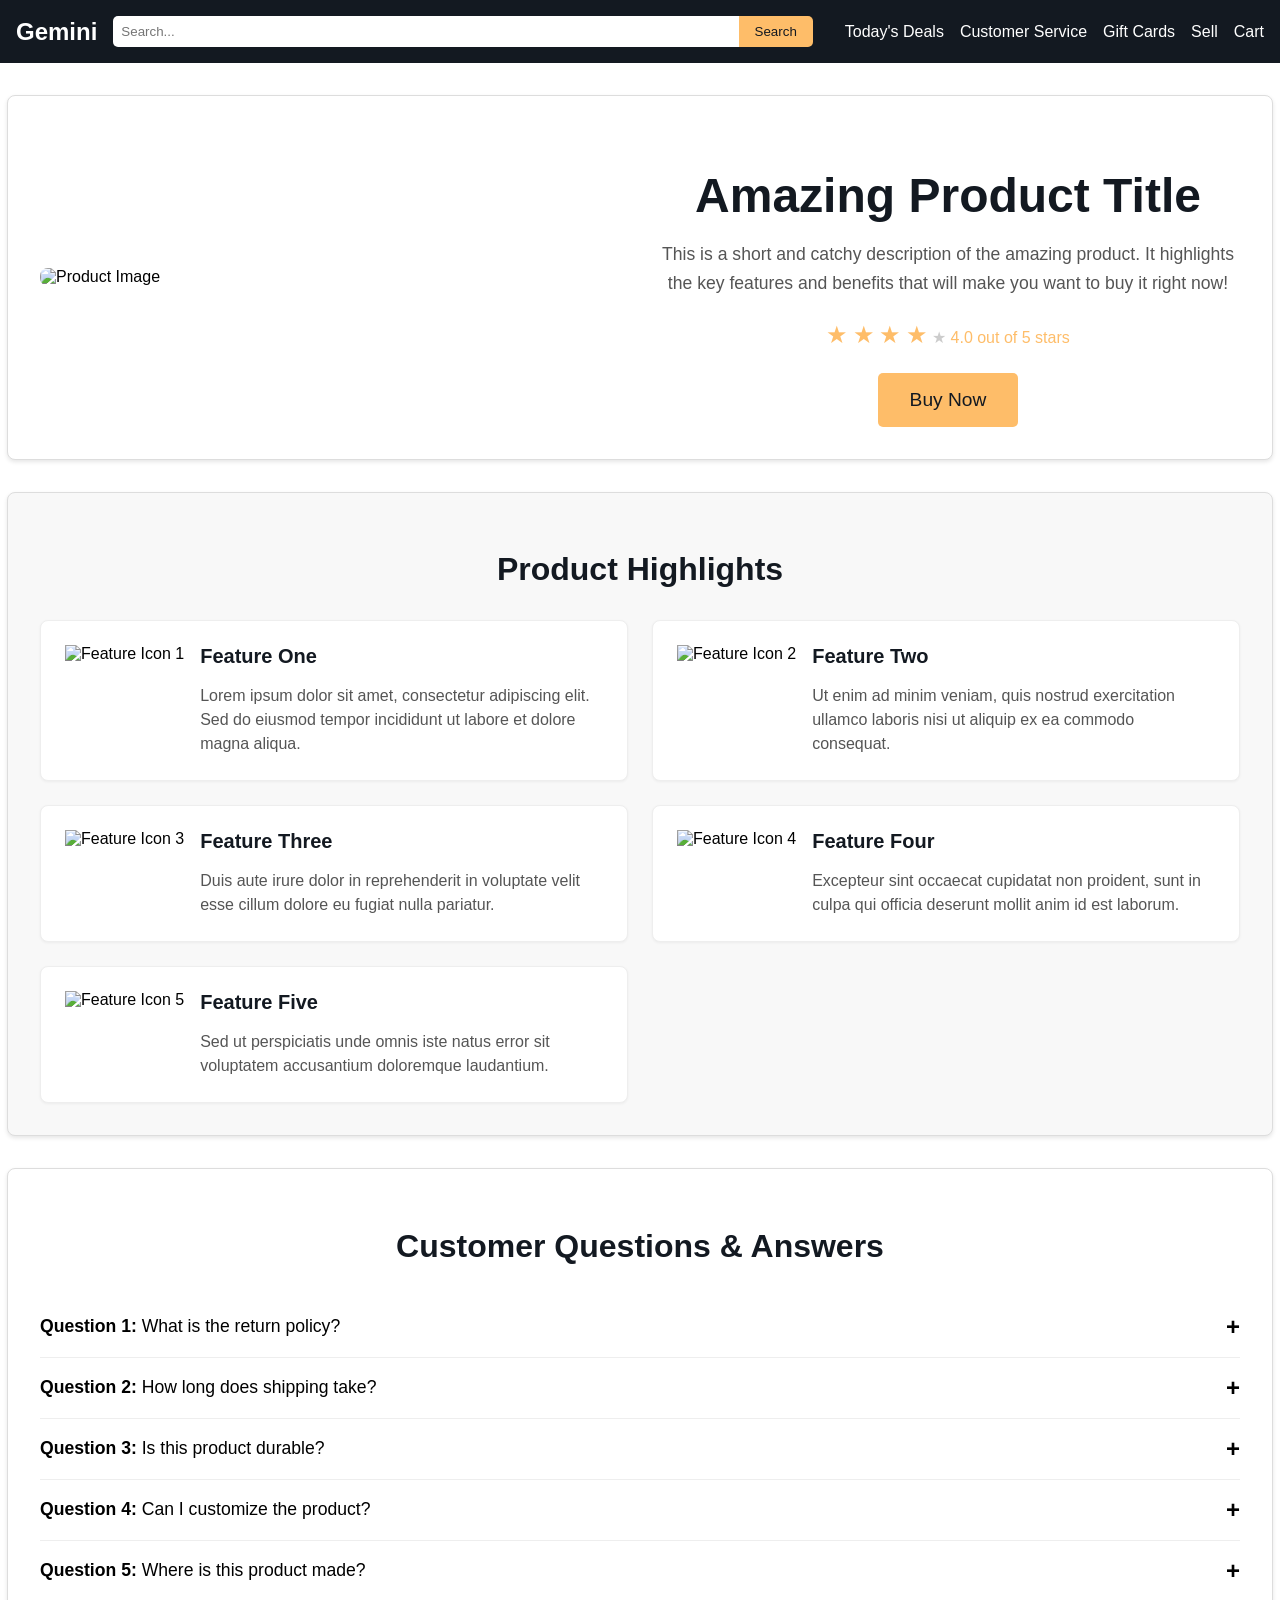
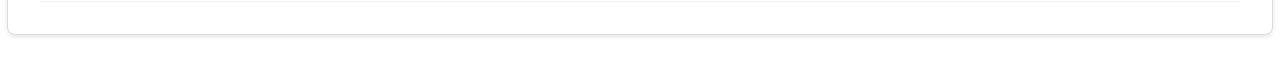
==== index.html @ 1e3b8d3c "feat: Add responsive FAQ section" ====
<!DOCTYPE html>
<html lang="en">
<head>
    <meta charset="UTF-8">
    <meta name="viewport" content="width=device-width, initial-scale=1.0">
    <title>Responsive Navbar</title>
    <link rel="stylesheet" href="style.css">
</head>
<body>
    <header class="header">
        <div class="logo">
            <a href="#">Gemini</a>
        </div>
        <div class="search-bar">
            <input type="text" placeholder="Search...">
            <button type="submit">Search</button>
        </div>
        <nav class="nav">
            <ul class="nav-links">
                <li><a href="#">Today's Deals</a></li>
                <li><a href="#">Customer Service</a></li>
                <li><a href="#">Gift Cards</a></li>
                <li><a href="#">Sell</a></li>
                <li><a href="#">Cart</a></li>
            </ul>
        </nav>
        <div class="hamburger">
            <span></span>
            <span></span>
            <span></span>
        </div>
    </header>
    <section class="hero-section">
        <div class="hero-image">
            <img src="https://via.placeholder.com/400" alt="Product Image">
        </div>
        <div class="hero-content">
            <h1 class="product-title">Amazing Product Title</h1>
            <p class="product-description">This is a short and catchy description of the amazing product. It highlights the key features and benefits that will make you want to buy it right now!</p>
            <div class="star-rating">
                <span class="star">&#9733;</span>
                <span class="star">&#9733;</span>
                <span class="star">&#9733;</span>
                <span class="star">&#9733;</span>
                <span class="star-empty">&#9733;</span>
                <span>4.0 out of 5 stars</span>
            </div>
            <button class="buy-now-button">Buy Now</button>
        </div>
    </section>
    <section class="features-section">
        <h2 class="features-title">Product Highlights</h2>
        <div class="features-grid">
            <div class="feature-item">
                <div class="feature-icon">
                    <img src="https://via.placeholder.com/50" alt="Feature Icon 1">
                </div>
                <div class="feature-text">
                    <h3>Feature One</h3>
                    <p>Lorem ipsum dolor sit amet, consectetur adipiscing elit. Sed do eiusmod tempor incididunt ut labore et dolore magna aliqua.</p>
                </div>
            </div>
            <div class="feature-item">
                <div class="feature-icon">
                    <img src="https://via.placeholder.com/50" alt="Feature Icon 2">
                </div>
                <div class="feature-text">
                    <h3>Feature Two</h3>
                    <p>Ut enim ad minim veniam, quis nostrud exercitation ullamco laboris nisi ut aliquip ex ea commodo consequat.</p>
                </div>
            </div>
            <div class="feature-item">
                <div class="feature-icon">
                    <img src="https://via.placeholder.com/50" alt="Feature Icon 3">
                </div>
                <div class="feature-text">
                    <h3>Feature Three</h3>
                    <p>Duis aute irure dolor in reprehenderit in voluptate velit esse cillum dolore eu fugiat nulla pariatur.</p>
                </div>
            </div>
            <div class="feature-item">
                <div class="feature-icon">
                    <img src="https://via.placeholder.com/50" alt="Feature Icon 4">
                </div>
                <div class="feature-text">
                    <h3>Feature Four</h3>
                    <p>Excepteur sint occaecat cupidatat non proident, sunt in culpa qui officia deserunt mollit anim id est laborum.</p>
                </div>
            </div>
            <div class="feature-item">
                <div class="feature-icon">
                    <img src="https://via.placeholder.com/50" alt="Feature Icon 5">
                </div>
                <div class="feature-text">
                    <h3>Feature Five</h3>
                    <p>Sed ut perspiciatis unde omnis iste natus error sit voluptatem accusantium doloremque laudantium.</p>
                </div>
            </div>
        </div>
    </section>
    <section class="faq-section">
        <h2 class="faq-title">Customer Questions & Answers</h2>
        <div class="faq-item">
            <div class="faq-question">
                <p><strong>Question 1:</strong> What is the return policy?</p>
                <span class="faq-toggle">+</span>
            </div>
            <div class="faq-answer">
                <p>Our return policy is 30 days from the date of purchase. Please see our returns page for more information.</p>
            </div>
        </div>
        <div class="faq-item">
            <div class="faq-question">
                <p><strong>Question 2:</strong> How long does shipping take?</p>
                <span class="faq-toggle">+</span>
            </div>
            <div class="faq-answer">
                <p>Shipping usually takes 3-5 business days. You can track your order from your account page.</p>
            </div>
        </div>
        <div class="faq-item">
            <div class="faq-question">
                <p><strong>Question 3:</strong> Is this product durable?</p>
                <span class="faq-toggle">+</span>
            </div>
            <div class="faq-answer">
                <p>Yes, this product is made with high-quality materials and is built to last.</p>
            </div>
        </div>
        <div class="faq-item">
            <div class="faq-question">
                <p><strong>Question 4:</strong> Can I customize the product?</p>
                <span class="faq-toggle">+</span>
            </div>
            <div class="faq-answer">
                <p>We do not offer customization at this time. However, we are always looking for new ways to improve our products.</p>
            </div>
        </div>
        <div class="faq-item">
            <div class="faq-question">
                <p><strong>Question 5:</strong> Where is this product made?</p>
                <span class="faq-toggle">+</span>
            </div>
            <div class="faq-answer">
                <p>This product is proudly made in the USA.</p>
            </div>
        </div>
    </section>
    <script src="main.js"></script>
</body>
</html>
---- style.css ----
body {
    margin: 0;
    font-family: sans-serif;
}

.header {
    display: flex;
    justify-content: space-between;
    align-items: center;
    padding: 1rem;
    background-color: #131921;
    color: white;
}

.logo a {
    color: white;
    text-decoration: none;
    font-size: 1.5rem;
    font-weight: bold;
}

.search-bar {
    display: flex;
    flex-grow: 1;
    margin: 0 1rem;
}

.search-bar input {
    width: 100%;
    padding: 0.5rem;
    border: none;
    border-radius: 5px 0 0 5px;
}

.search-bar button {
    padding: 0.5rem 1rem;
    border: none;
    background-color: #febd69;
    color: #131921;
    border-radius: 0 5px 5px 0;
    cursor: pointer;
}

.nav-links {
    display: flex;
    list-style: none;
    margin: 0;
    padding: 0;
}

.nav-links li {
    margin-left: 1rem;
}

.nav-links a {
    color: white;
    text-decoration: none;
    transition: color 0.3s ease;
}

.nav-links a:hover {
    color: #febd69;
}

.hamburger {
    display: none;
    cursor: pointer;
}

.hamburger span {
    display: block;
    width: 25px;
    height: 3px;
    margin: 5px 0;
    background-color: white;
}

@media (max-width: 768px) {
    .nav {
        display: none;
        position: absolute;
        top: 60px;
        left: 0;
        width: 100%;
        background-color: #131921;
    }

    .nav.active {
        display: block;
    }

    .nav-links {
        flex-direction: column;
        align-items: center;
        padding: 1rem 0;
    }

    .nav-links li {
        margin: 0.5rem 0;
    }

    .hamburger {
        display: block;
    }
}

.hero-section {
    display: flex;
    flex-direction: column;
    align-items: center;
    padding: 2rem;
    background-color: #fff;
    border: 1px solid #ddd;
    margin: 2rem auto;
    max-width: 1200px;
    border-radius: 8px;
    box-shadow: 0 2px 4px rgba(0, 0, 0, 0.1);
}

.hero-image img {
    max-width: 100%;
    height: auto;
    border-radius: 8px;
}

.hero-content {
    text-align: center;
    margin-top: 1.5rem;
}

.product-title {
    font-size: 2.5rem;
    color: #131921;
    margin-bottom: 1rem;
}

.product-description {
    font-size: 1.1rem;
    color: #555;
    margin-bottom: 1.5rem;
    line-height: 1.6;
}

.star-rating {
    color: #febd69;
    margin-bottom: 1.5rem;
}

.star-rating .star {
    font-size: 1.5rem;
}

.star-rating .star-empty {
    color: #ccc;
}

.buy-now-button {
    background-color: #febd69;
    color: #131921;
    border: none;
    padding: 1rem 2rem;
    font-size: 1.2rem;
    border-radius: 5px;
    cursor: pointer;
    transition: background-color 0.3s ease;
}

.buy-now-button:hover {
    background-color: #f3a847;
}

@media (min-width: 768px) {
    .hero-section {
        flex-direction: row;
        text-align: left;
    }

    .hero-image {
        flex: 1;
        margin-right: 2rem;
    }

    .hero-content {
        flex: 1;
        margin-top: 0;
    }

    .product-title {
        font-size: 3rem;
    }
}

.features-section {
    padding: 2rem;
    background-color: #f8f8f8;
    margin: 2rem auto;
    max-width: 1200px;
    border-radius: 8px;
    box-shadow: 0 2px 4px rgba(0, 0, 0, 0.1);
    border: 1px solid #ddd;
}

.features-title {
    text-align: center;
    font-size: 2rem;
    color: #131921;
    margin-bottom: 2rem;
}

.features-grid {
    display: grid;
    grid-template-columns: 1fr;
    gap: 1.5rem;
}

@media (min-width: 768px) {
    .features-grid {
        grid-template-columns: 1fr 1fr;
    }
}

.feature-item {
    display: flex;
    align-items: flex-start;
    background-color: #fff;
    padding: 1.5rem;
    border-radius: 8px;
    box-shadow: 0 1px 3px rgba(0, 0, 0, 0.05);
    border: 1px solid #eee;
}

.feature-icon {
    flex-shrink: 0;
    margin-right: 1rem;
}

.feature-icon img {
    width: 50px;
    height: 50px;
}

.feature-text h3 {
    font-size: 1.25rem;
    color: #131921;
    margin-top: 0;
    margin-bottom: 0.5rem;
}

.feature-text p {
    font-size: 1rem;
    color: #555;
    line-height: 1.5;
    margin-bottom: 0;
}

.faq-section {
    padding: 2rem;
    background-color: #fff;
    margin: 2rem auto;
    max-width: 1200px;
    border-radius: 8px;
    box-shadow: 0 2px 4px rgba(0, 0, 0, 0.1);
    border: 1px solid #ddd;
}

.faq-title {
    text-align: center;
    font-size: 2rem;
    color: #131921;
    margin-bottom: 2rem;
}

.faq-item {
    border-bottom: 1px solid #eee;
    padding: 1rem 0;
}

.faq-question {
    display: flex;
    justify-content: space-between;
    align-items: center;
    cursor: pointer;
}

.faq-question p {
    margin: 0;
    font-size: 1.1rem;
}

.faq-toggle {
    font-size: 1.5rem;
    font-weight: bold;
    transition: transform 0.3s ease;
}

.faq-answer {
    max-height: 0;
    overflow: hidden;
    transition: max-height 0.3s ease;
}

.faq-answer p {
    margin: 1rem 0 0;
    color: #555;
    line-height: 1.6;
}

.faq-item.active .faq-answer {
    max-height: 100px; /* Adjust as needed */
}

.faq-item.active .faq-toggle {
    transform: rotate(45deg);
}
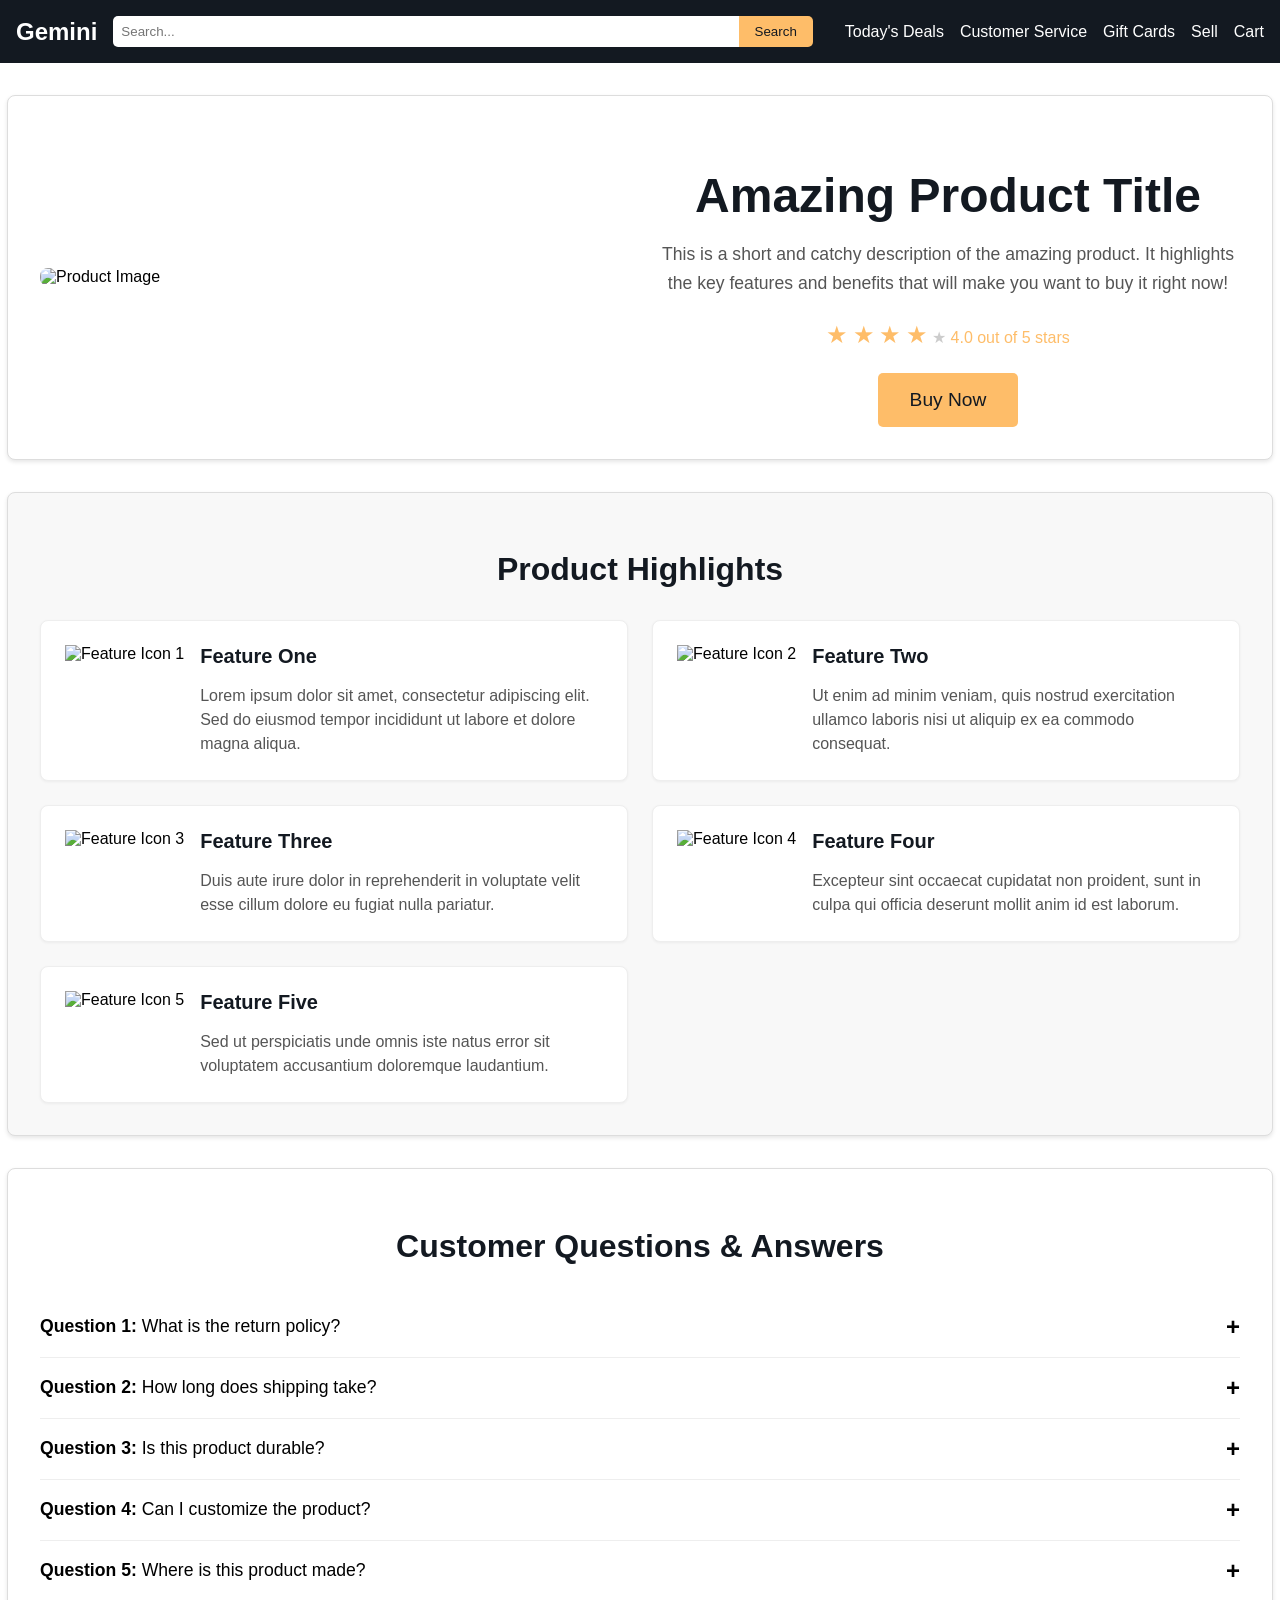
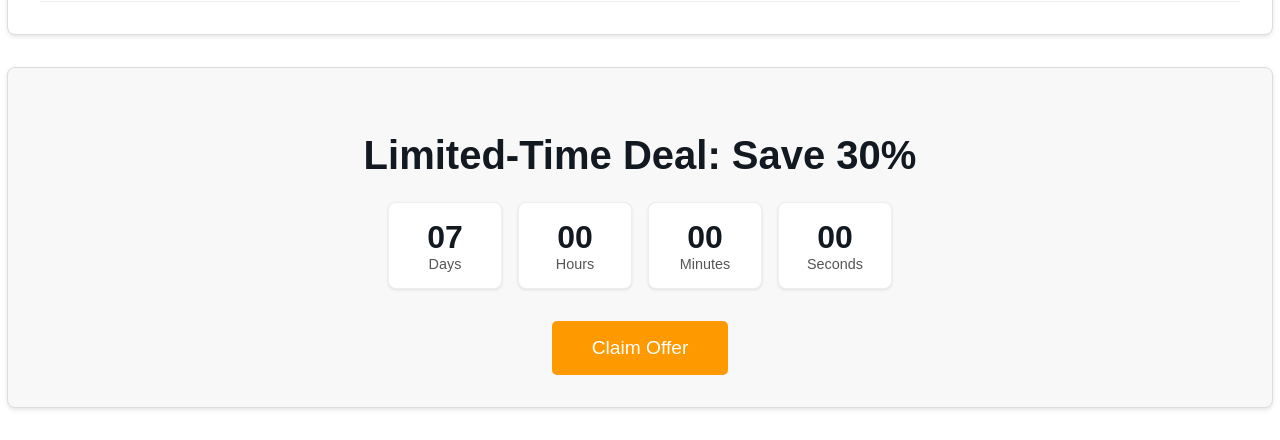
==== commit 928ed0a6: "feat: Add promotional section with countdown timer" ====
--- a/index.html
+++ b/index.html
@@ -146,6 +146,30 @@
             </div>
         </div>
     </section>
+    <section class="promo-section">
+        <div class="promo-content">
+            <h2 class="promo-title">Limited-Time Deal: Save 30%</h2>
+            <div class="countdown-timer" id="countdown-timer">
+                <div class="timer-box">
+                    <span class="timer-value" id="days">00</span>
+                    <span class="timer-label">Days</span>
+                </div>
+                <div class="timer-box">
+                    <span class="timer-value" id="hours">00</span>
+                    <span class="timer-label">Hours</span>
+                </div>
+                <div class="timer-box">
+                    <span class="timer-value" id="minutes">00</span>
+                    <span class="timer-label">Minutes</span>
+                </div>
+                <div class="timer-box">
+                    <span class="timer-value" id="seconds">00</span>
+                    <span class="timer-label">Seconds</span>
+                </div>
+            </div>
+            <button class="claim-offer-button">Claim Offer</button>
+        </div>
+    </section>
     <script src="main.js"></script>
 </body>
 </html>
--- a/style.css
+++ b/style.css
@@ -311,4 +311,64 @@
 
 .faq-item.active .faq-toggle {
     transform: rotate(45deg);
+}
+
+.promo-section {
+    background-color: #f8f8f8;
+    padding: 2rem;
+    text-align: center;
+    margin: 2rem auto;
+    max-width: 1200px;
+    border-radius: 8px;
+    box-shadow: 0 2px 4px rgba(0, 0, 0, 0.1);
+    border: 1px solid #ddd;
+}
+
+.promo-title {
+    font-size: 2.5rem;
+    color: #131921;
+    margin-bottom: 1.5rem;
+}
+
+.countdown-timer {
+    display: flex;
+    justify-content: center;
+    gap: 1rem;
+    margin-bottom: 2rem;
+}
+
+.timer-box {
+    background-color: #fff;
+    padding: 1rem;
+    border-radius: 8px;
+    box-shadow: 0 1px 3px rgba(0, 0, 0, 0.1);
+    border: 1px solid #eee;
+    min-width: 80px;
+}
+
+.timer-value {
+    font-size: 2rem;
+    font-weight: bold;
+    color: #131921;
+}
+
+.timer-label {
+    display: block;
+    font-size: 0.9rem;
+    color: #555;
+}
+
+.claim-offer-button {
+    background-color: #ff9900;
+    color: #fff;
+    border: none;
+    padding: 1rem 2.5rem;
+    font-size: 1.2rem;
+    border-radius: 5px;
+    cursor: pointer;
+    transition: background-color 0.3s ease;
+}
+
+.claim-offer-button:hover {
+    background-color: #e68a00;
 }
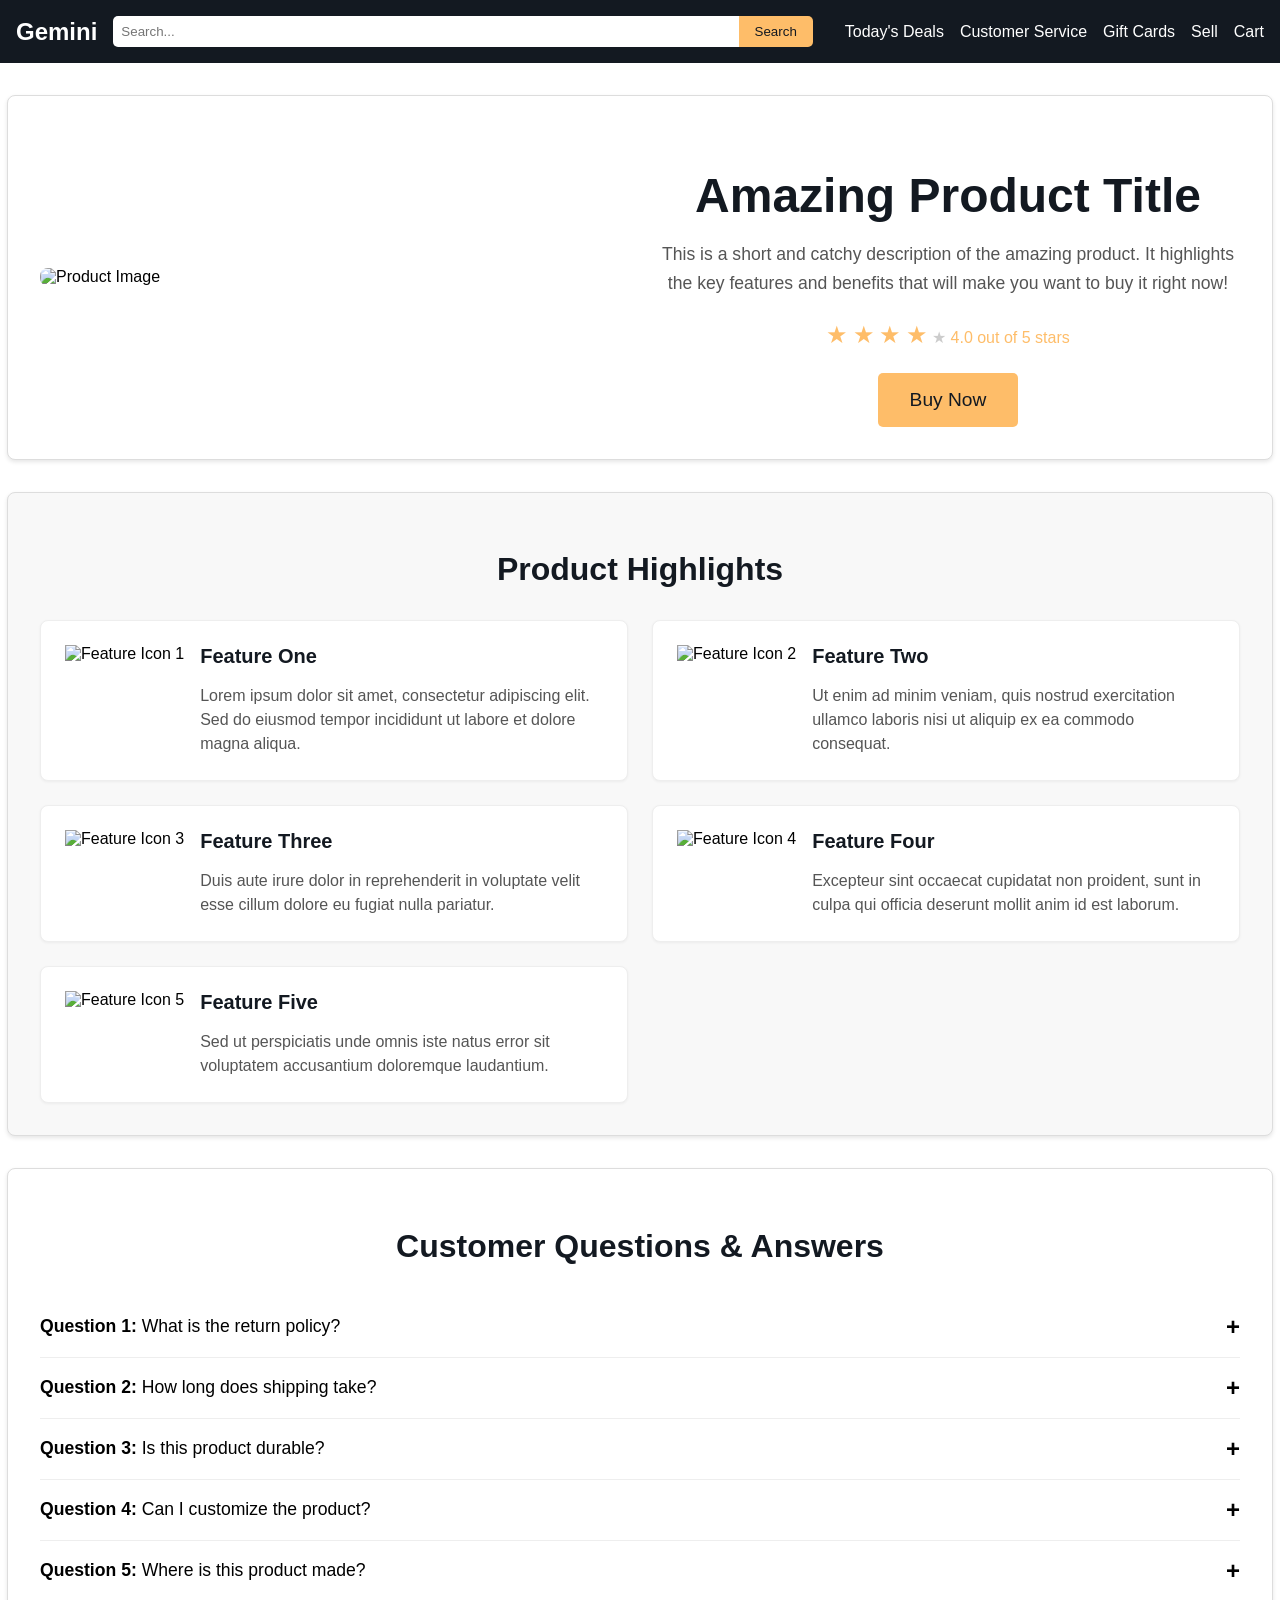
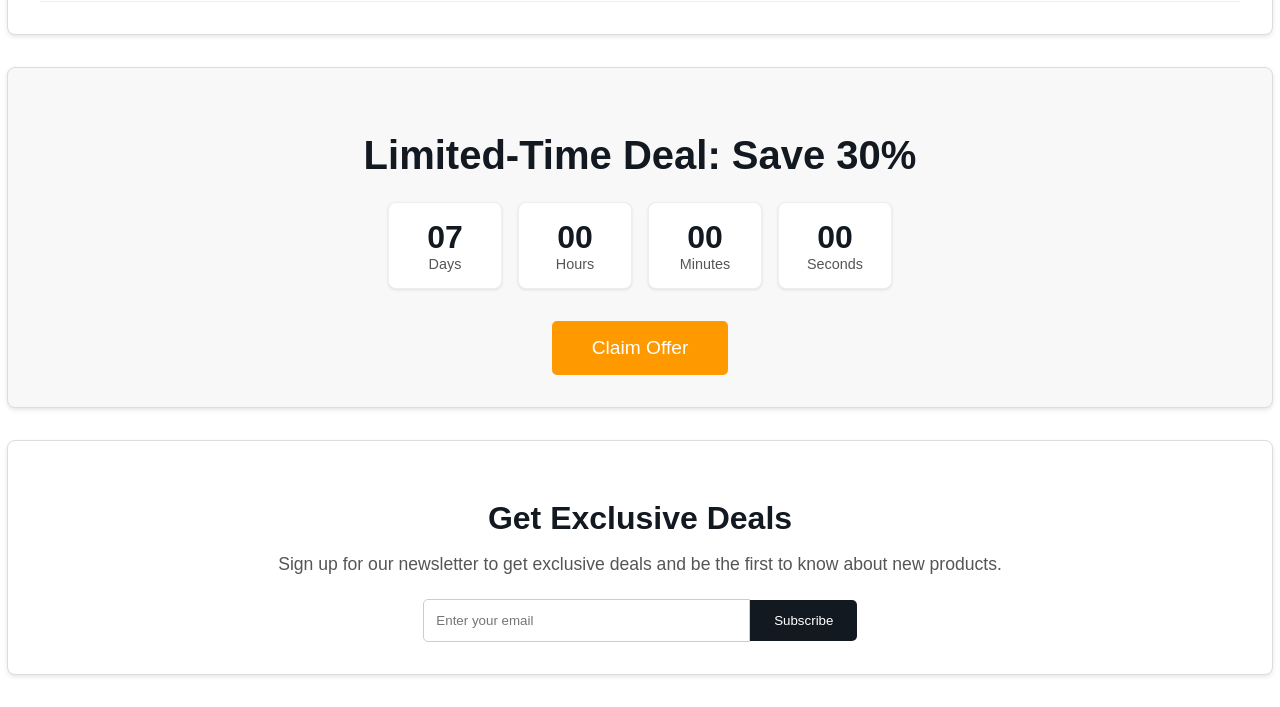
==== commit e36b82c2: "feat: Add newsletter signup section" ====
--- a/index.html
+++ b/index.html
@@ -170,6 +170,16 @@
             <button class="claim-offer-button">Claim Offer</button>
         </div>
     </section>
+    <section class="newsletter-section">
+        <div class="newsletter-content">
+            <h2 class="newsletter-title">Get Exclusive Deals</h2>
+            <p class="newsletter-description">Sign up for our newsletter to get exclusive deals and be the first to know about new products.</p>
+            <form class="newsletter-form">
+                <input type="email" placeholder="Enter your email" class="newsletter-input">
+                <button type="submit" class="newsletter-button">Subscribe</button>
+            </form>
+        </div>
+    </section>
     <script src="main.js"></script>
 </body>
 </html>
--- a/style.css
+++ b/style.css
@@ -371,4 +371,55 @@
 
 .claim-offer-button:hover {
     background-color: #e68a00;
+}
+
+.newsletter-section {
+    background-color: #fff;
+    padding: 2rem;
+    text-align: center;
+    margin: 2rem auto;
+    max-width: 1200px;
+    border-radius: 8px;
+    box-shadow: 0 2px 4px rgba(0, 0, 0, 0.1);
+    border: 1px solid #ddd;
+}
+
+.newsletter-title {
+    font-size: 2rem;
+    color: #131921;
+    margin-bottom: 1rem;
+}
+
+.newsletter-description {
+    font-size: 1.1rem;
+    color: #555;
+    margin-bottom: 1.5rem;
+}
+
+.newsletter-form {
+    display: flex;
+    justify-content: center;
+    align-items: center;
+}
+
+.newsletter-input {
+    padding: 0.8rem;
+    border: 1px solid #ccc;
+    border-radius: 5px 0 0 5px;
+    width: 300px;
+    max-width: 100%;
+}
+
+.newsletter-button {
+    background-color: #131921;
+    color: #fff;
+    border: none;
+    padding: 0.8rem 1.5rem;
+    border-radius: 0 5px 5px 0;
+    cursor: pointer;
+    transition: background-color 0.3s ease;
+}
+
+.newsletter-button:hover {
+    background-color: #232f3e;
 }
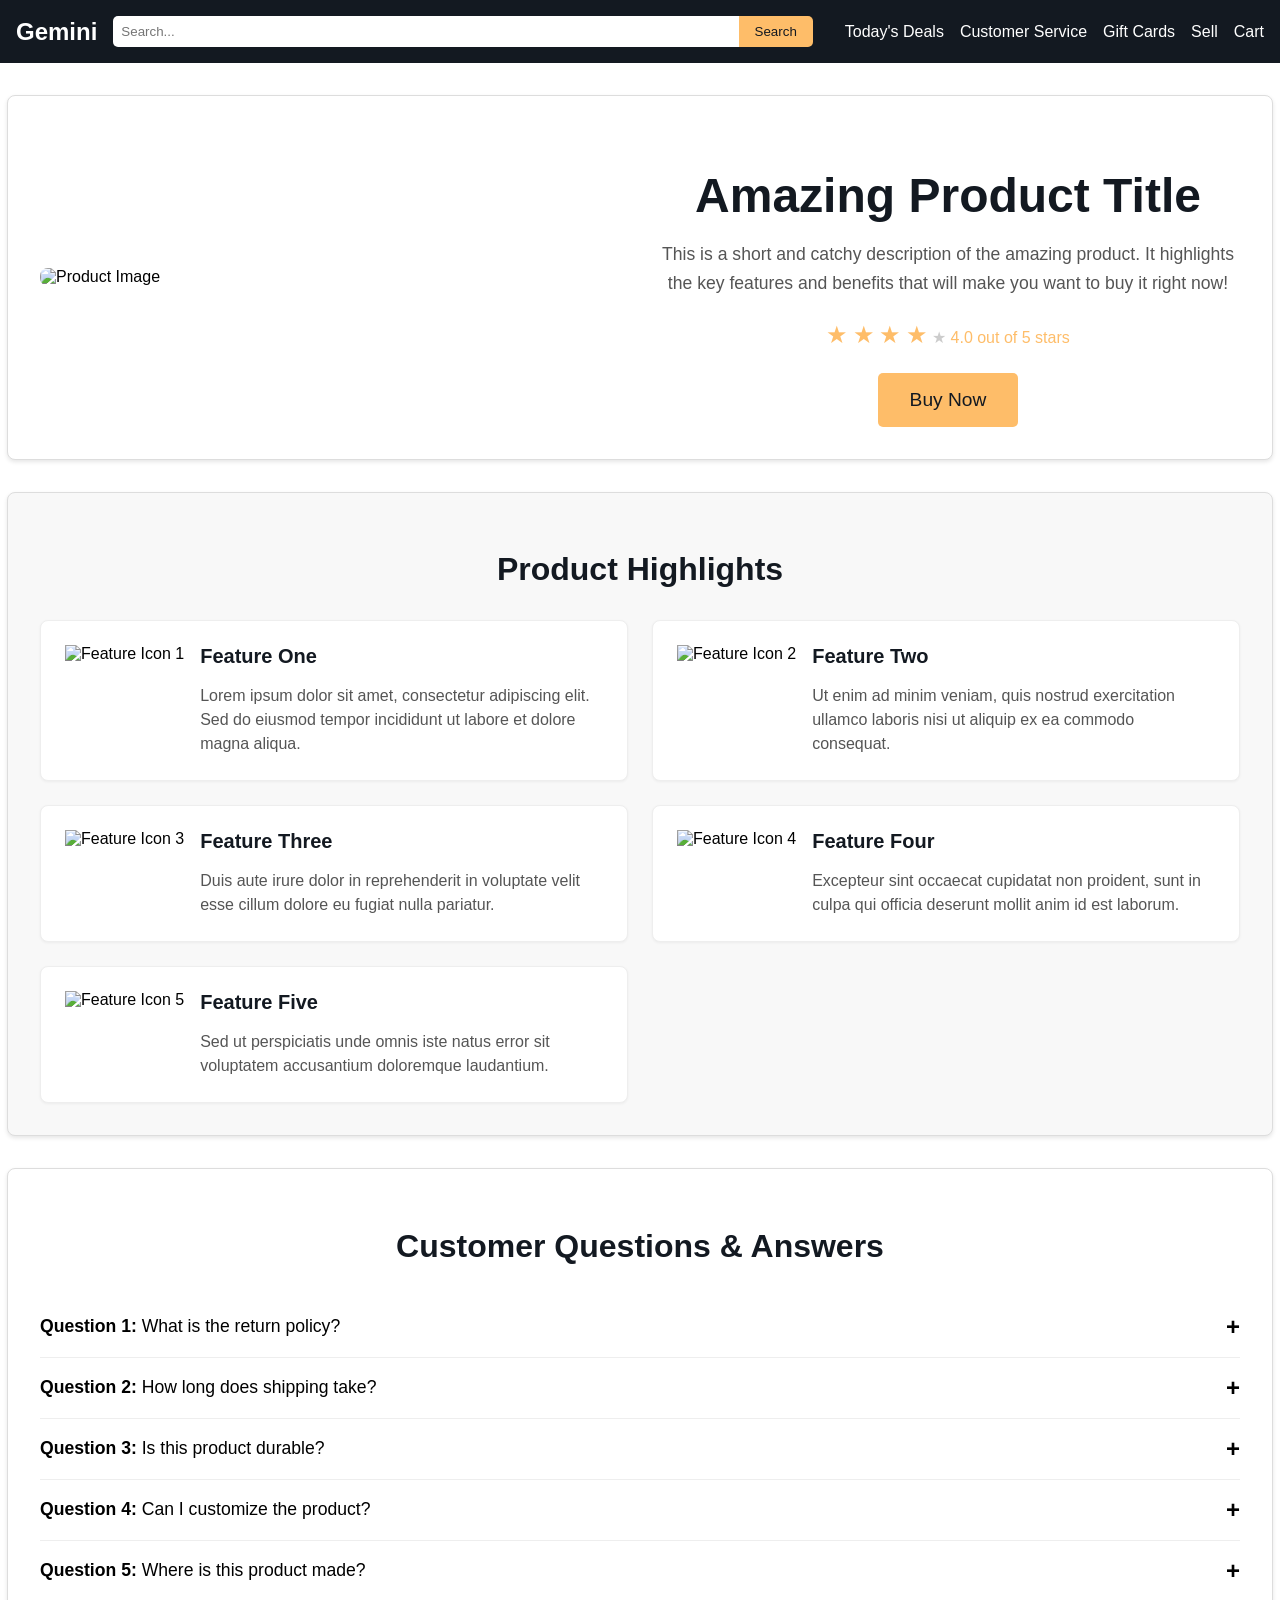
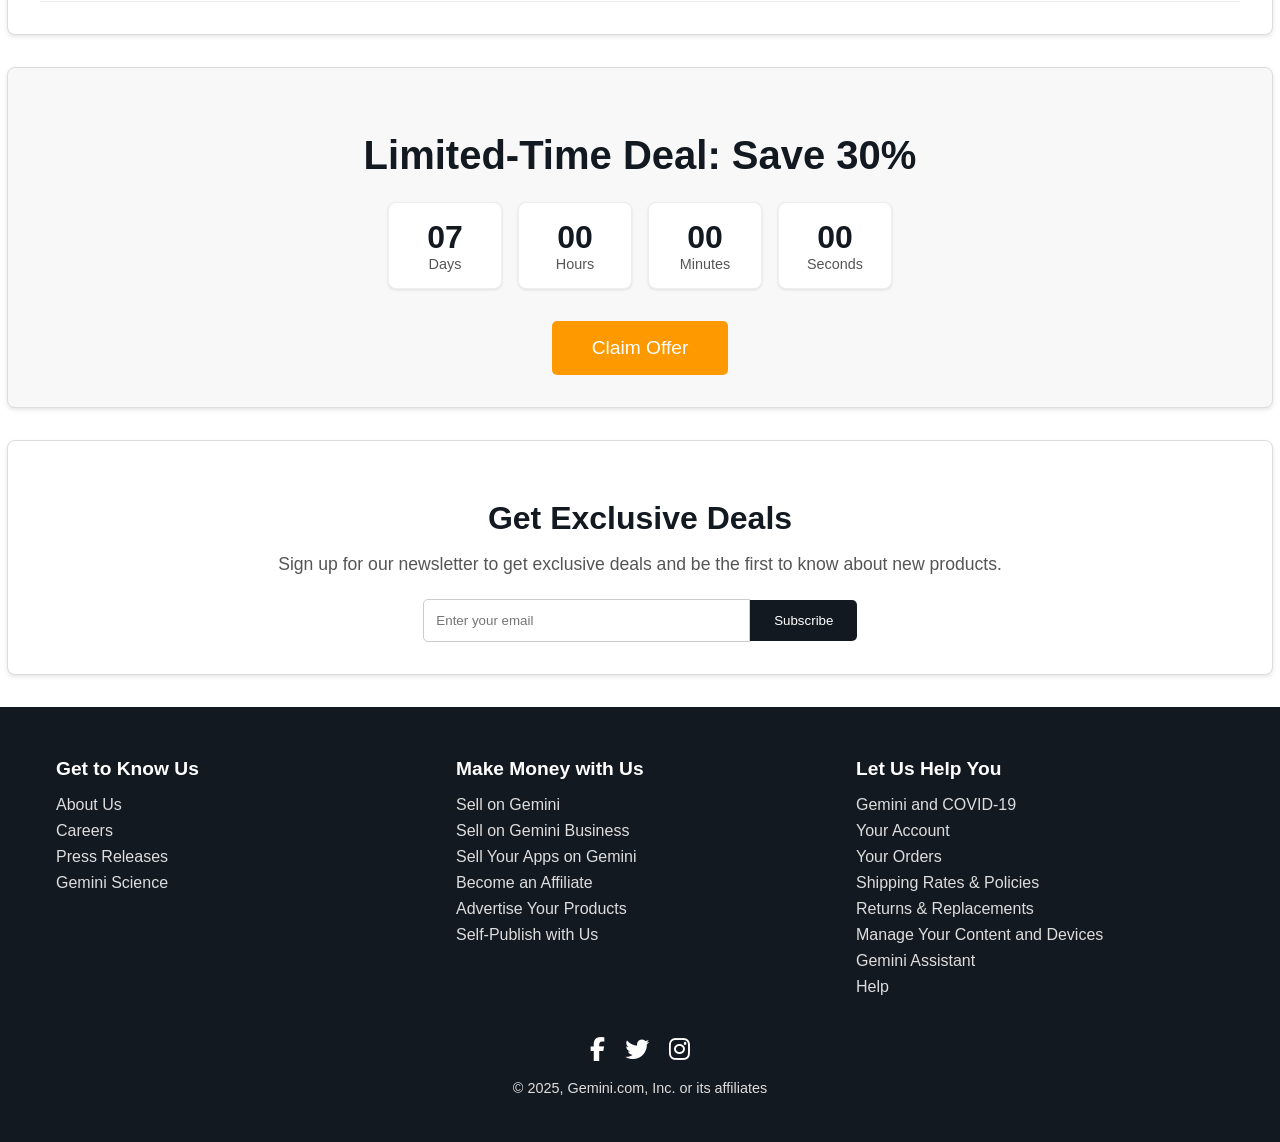
==== commit 18d1f12f: "feat: Add responsive footer" ====
--- a/index.html
+++ b/index.html
@@ -4,6 +4,7 @@
     <meta charset="UTF-8">
     <meta name="viewport" content="width=device-width, initial-scale=1.0">
     <title>Responsive Navbar</title>
+    <link rel="stylesheet" href="https://cdnjs.cloudflare.com/ajax/libs/font-awesome/6.2.0/css/all.min.css">
     <link rel="stylesheet" href="style.css">
 </head>
 <body>
@@ -180,6 +181,51 @@
             </form>
         </div>
     </section>
+    <footer class="footer">
+        <div class="footer-container">
+            <div class="footer-column">
+                <h3>Get to Know Us</h3>
+                <ul>
+                    <li><a href="#">About Us</a></li>
+                    <li><a href="#">Careers</a></li>
+                    <li><a href="#">Press Releases</a></li>
+                    <li><a href="#">Gemini Science</a></li>
+                </ul>
+            </div>
+            <div class="footer-column">
+                <h3>Make Money with Us</h3>
+                <ul>
+                    <li><a href="#">Sell on Gemini</a></li>
+                    <li><a href="#">Sell on Gemini Business</a></li>
+                    <li><a href="#">Sell Your Apps on Gemini</a></li>
+                    <li><a href="#">Become an Affiliate</a></li>
+                    <li><a href="#">Advertise Your Products</a></li>
+                    <li><a href="#">Self-Publish with Us</a></li>
+                </ul>
+            </div>
+            <div class="footer-column">
+                <h3>Let Us Help You</h3>
+                <ul>
+                    <li><a href="#">Gemini and COVID-19</a></li>
+                    <li><a href="#">Your Account</a></li>
+                    <li><a href="#">Your Orders</a></li>
+                    <li><a href="#">Shipping Rates & Policies</a></li>
+                    <li><a href="#">Returns & Replacements</a></li>
+                    <li><a href="#">Manage Your Content and Devices</a></li>
+                    <li><a href="#">Gemini Assistant</a></li>
+                    <li><a href="#">Help</a></li>
+                </ul>
+            </div>
+        </div>
+        <div class="footer-social">
+            <a href="#"><i class="fab fa-facebook-f"></i></a>
+            <a href="#"><i class="fab fa-twitter"></i></a>
+            <a href="#"><i class="fab fa-instagram"></i></a>
+        </div>
+        <div class="footer-copyright">
+            <p>&copy; 2025, Gemini.com, Inc. or its affiliates</p>
+        </div>
+    </footer>
     <script src="main.js"></script>
 </body>
 </html>
--- a/style.css
+++ b/style.css
@@ -422,4 +422,83 @@
 
 .newsletter-button:hover {
     background-color: #232f3e;
+}
+
+.footer {
+    background-color: #131921;
+    color: #fff;
+    padding: 2rem 0;
+}
+
+.footer-container {
+    display: flex;
+    justify-content: space-around;
+    max-width: 1200px;
+    margin: 0 auto;
+    padding: 0 2rem;
+}
+
+.footer-column {
+    flex: 1;
+    padding: 0 1rem;
+}
+
+.footer-column h3 {
+    font-size: 1.2rem;
+    margin-bottom: 1rem;
+}
+
+.footer-column ul {
+    list-style: none;
+    padding: 0;
+    margin: 0;
+}
+
+.footer-column ul li {
+    margin-bottom: 0.5rem;
+}
+
+.footer-column ul li a {
+    color: #ddd;
+    text-decoration: none;
+    transition: color 0.3s ease;
+}
+
+.footer-column ul li a:hover {
+    color: #fff;
+}
+
+.footer-social {
+    text-align: center;
+    margin-top: 2rem;
+}
+
+.footer-social a {
+    color: #fff;
+    font-size: 1.5rem;
+    margin: 0 0.5rem;
+    transition: color 0.3s ease;
+}
+
+.footer-social a:hover {
+    color: #febd69;
+}
+
+.footer-copyright {
+    text-align: center;
+    margin-top: 1rem;
+    font-size: 0.9rem;
+    color: #ddd;
+}
+
+@media (max-width: 768px) {
+    .footer-container {
+        flex-direction: column;
+        align-items: center;
+    }
+
+    .footer-column {
+        margin-bottom: 2rem;
+        text-align: center;
+    }
 }
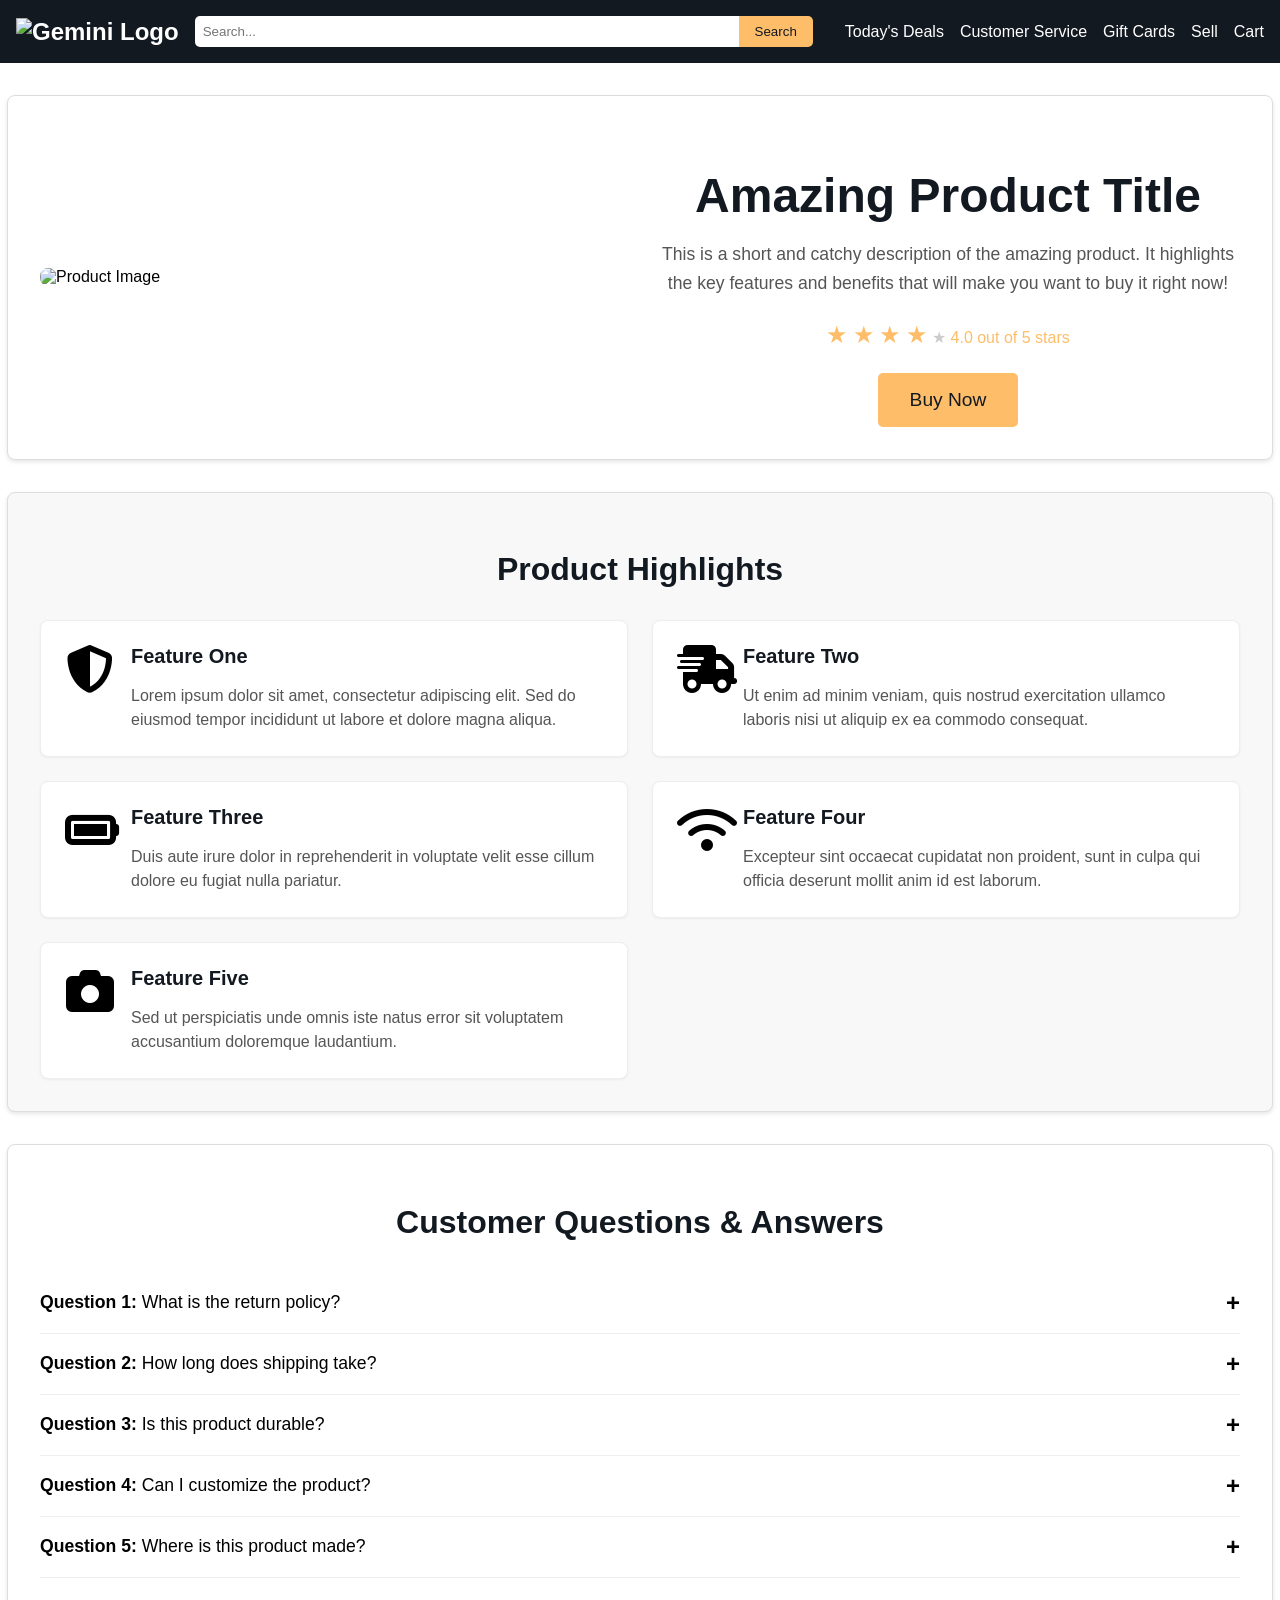
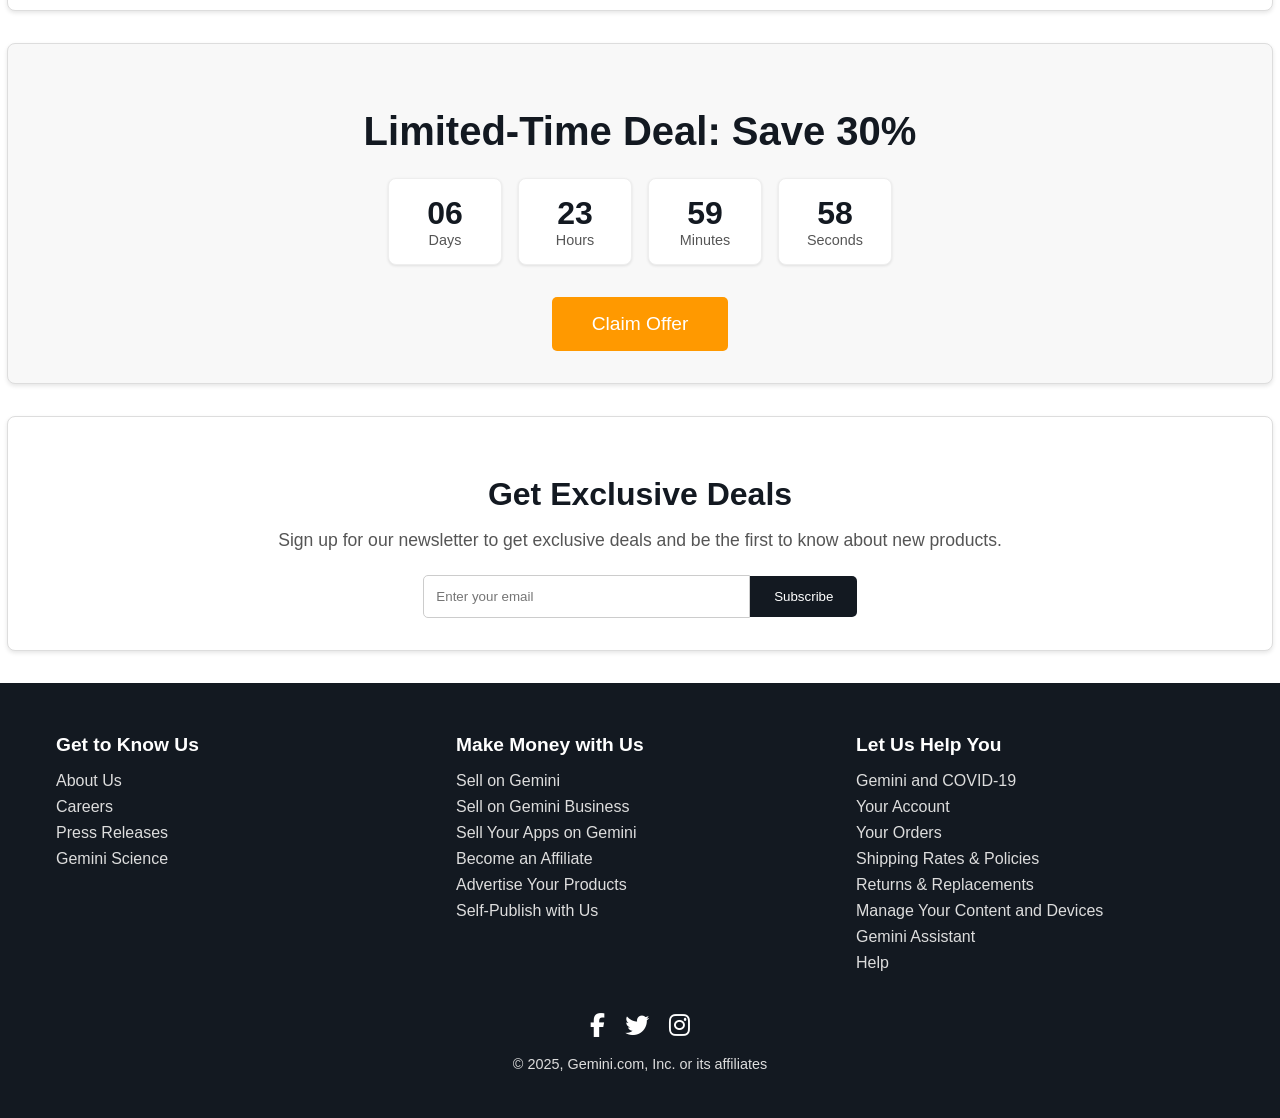
==== commit e3365bb2: "feat: Replace placeholder images with Unsplash images and update logo use the icons for product high" ====
--- a/index.html
+++ b/index.html
@@ -10,7 +10,7 @@
 <body>
     <header class="header">
         <div class="logo">
-            <a href="#">Gemini</a>
+            <a href="#"><img src="https://www.google.com/images/branding/googlelogo/1x/googlelogo_color_272x92dp.png" alt="Gemini Logo" width="90"></a>
         </div>
         <div class="search-bar">
             <input type="text" placeholder="Search...">
@@ -33,7 +33,7 @@
     </header>
     <section class="hero-section">
         <div class="hero-image">
-            <img src="https://via.placeholder.com/400" alt="Product Image">
+            <img src="https://images.unsplash.com/photo-1523275335684-37898b6baf30?q=80&w=1999&auto=format&fit=crop&ixlib=rb-4.0.3&ixid=M3wxMjA3fDB8MHxwaG90by1wYWdlfHx8fGVufDB8fHx8fA%3D%3D" alt="Product Image">
         </div>
         <div class="hero-content">
             <h1 class="product-title">Amazing Product Title</h1>
@@ -54,7 +54,7 @@
         <div class="features-grid">
             <div class="feature-item">
                 <div class="feature-icon">
-                    <img src="https://via.placeholder.com/50" alt="Feature Icon 1">
+                    <i class="fa-solid fa-shield-halved"></i>
                 </div>
                 <div class="feature-text">
                     <h3>Feature One</h3>
@@ -63,7 +63,7 @@
             </div>
             <div class="feature-item">
                 <div class="feature-icon">
-                    <img src="https://via.placeholder.com/50" alt="Feature Icon 2">
+                    <i class="fa-solid fa-truck-fast"></i>
                 </div>
                 <div class="feature-text">
                     <h3>Feature Two</h3>
@@ -72,7 +72,7 @@
             </div>
             <div class="feature-item">
                 <div class="feature-icon">
-                    <img src="https://via.placeholder.com/50" alt="Feature Icon 3">
+                    <i class="fa-solid fa-battery-full"></i>
                 </div>
                 <div class="feature-text">
                     <h3>Feature Three</h3>
@@ -81,7 +81,7 @@
             </div>
             <div class="feature-item">
                 <div class="feature-icon">
-                    <img src="https://via.placeholder.com/50" alt="Feature Icon 4">
+                    <i class="fa-solid fa-wifi"></i>
                 </div>
                 <div class="feature-text">
                     <h3>Feature Four</h3>
@@ -90,7 +90,7 @@
             </div>
             <div class="feature-item">
                 <div class="feature-icon">
-                    <img src="https://via.placeholder.com/50" alt="Feature Icon 5">
+                    <i class="fa-solid fa-camera"></i>
                 </div>
                 <div class="feature-text">
                     <h3>Feature Five</h3>
--- a/style.css
+++ b/style.css
@@ -237,6 +237,12 @@
 .feature-icon img {
     width: 50px;
     height: 50px;
+}
+
+.feature-icon i {
+    font-size: 3rem;
+    width: 50px;
+    text-align: center;
 }
 
 .feature-text h3 {
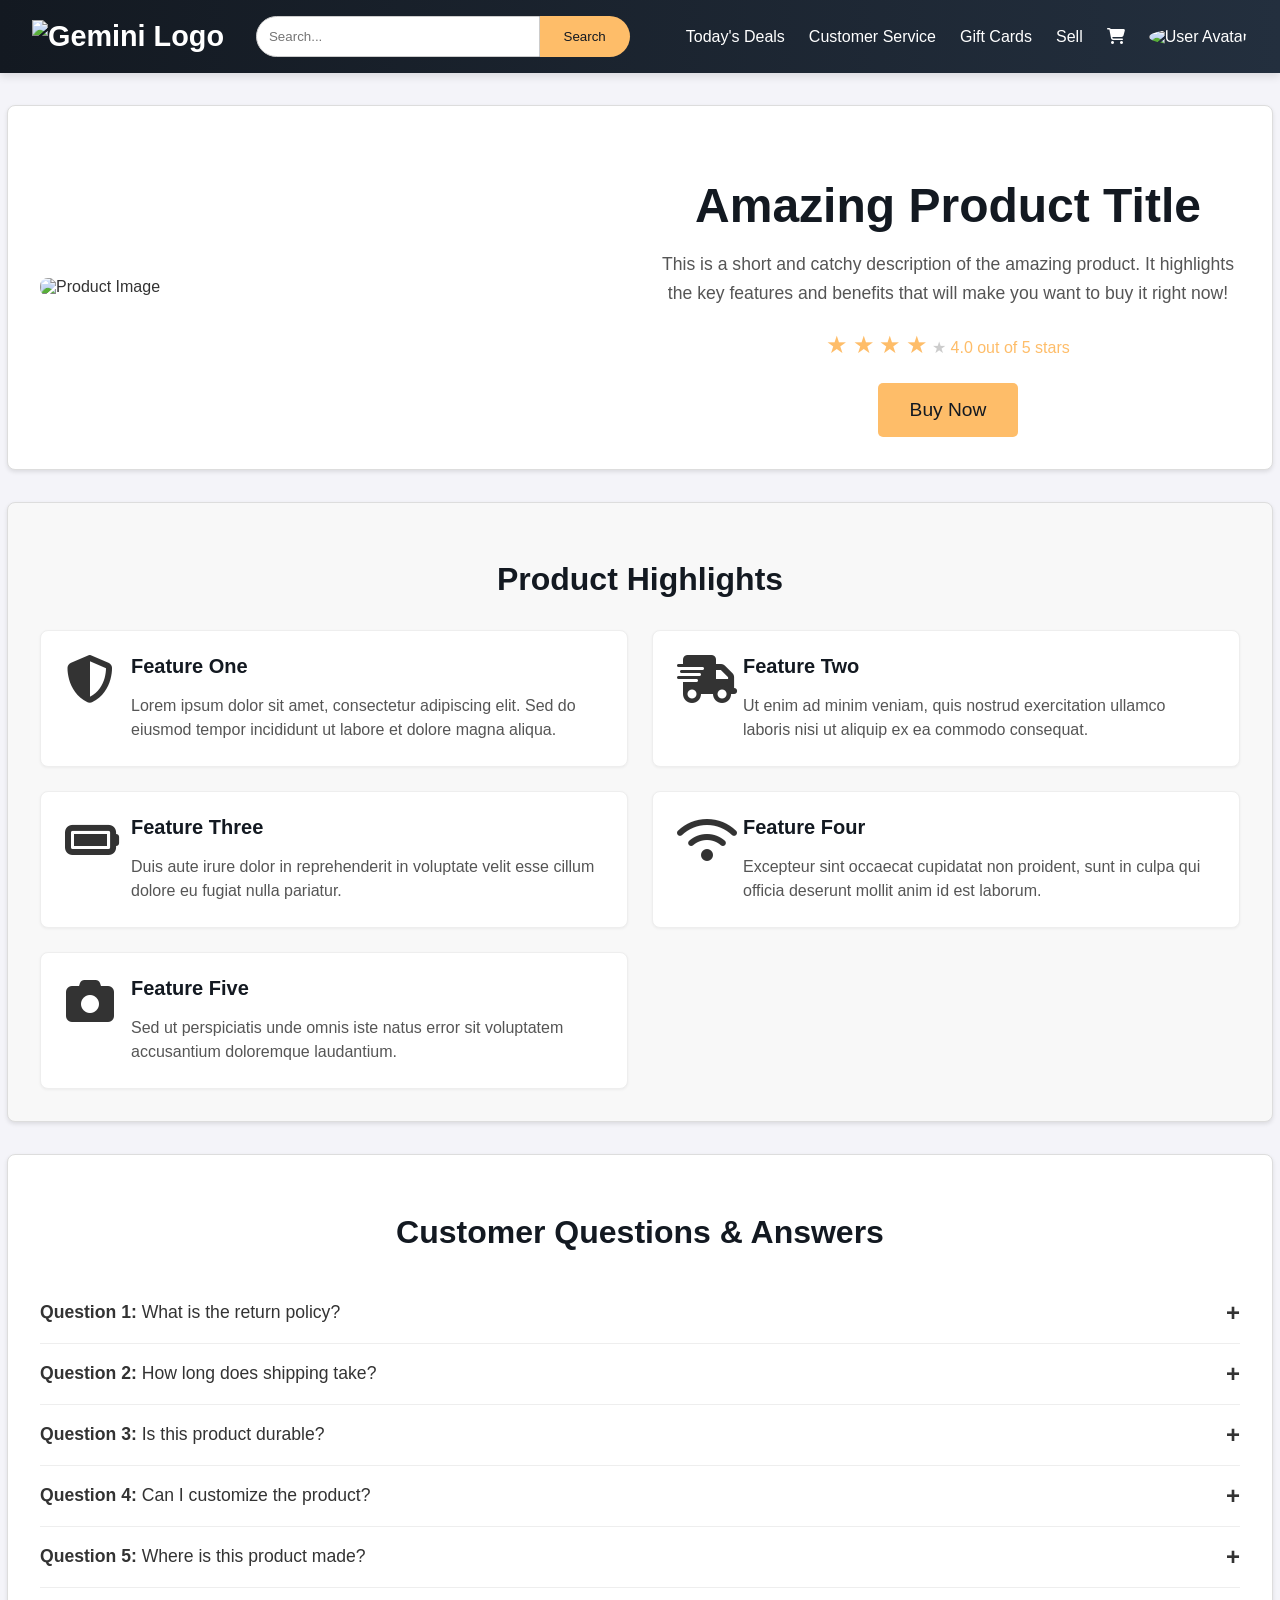
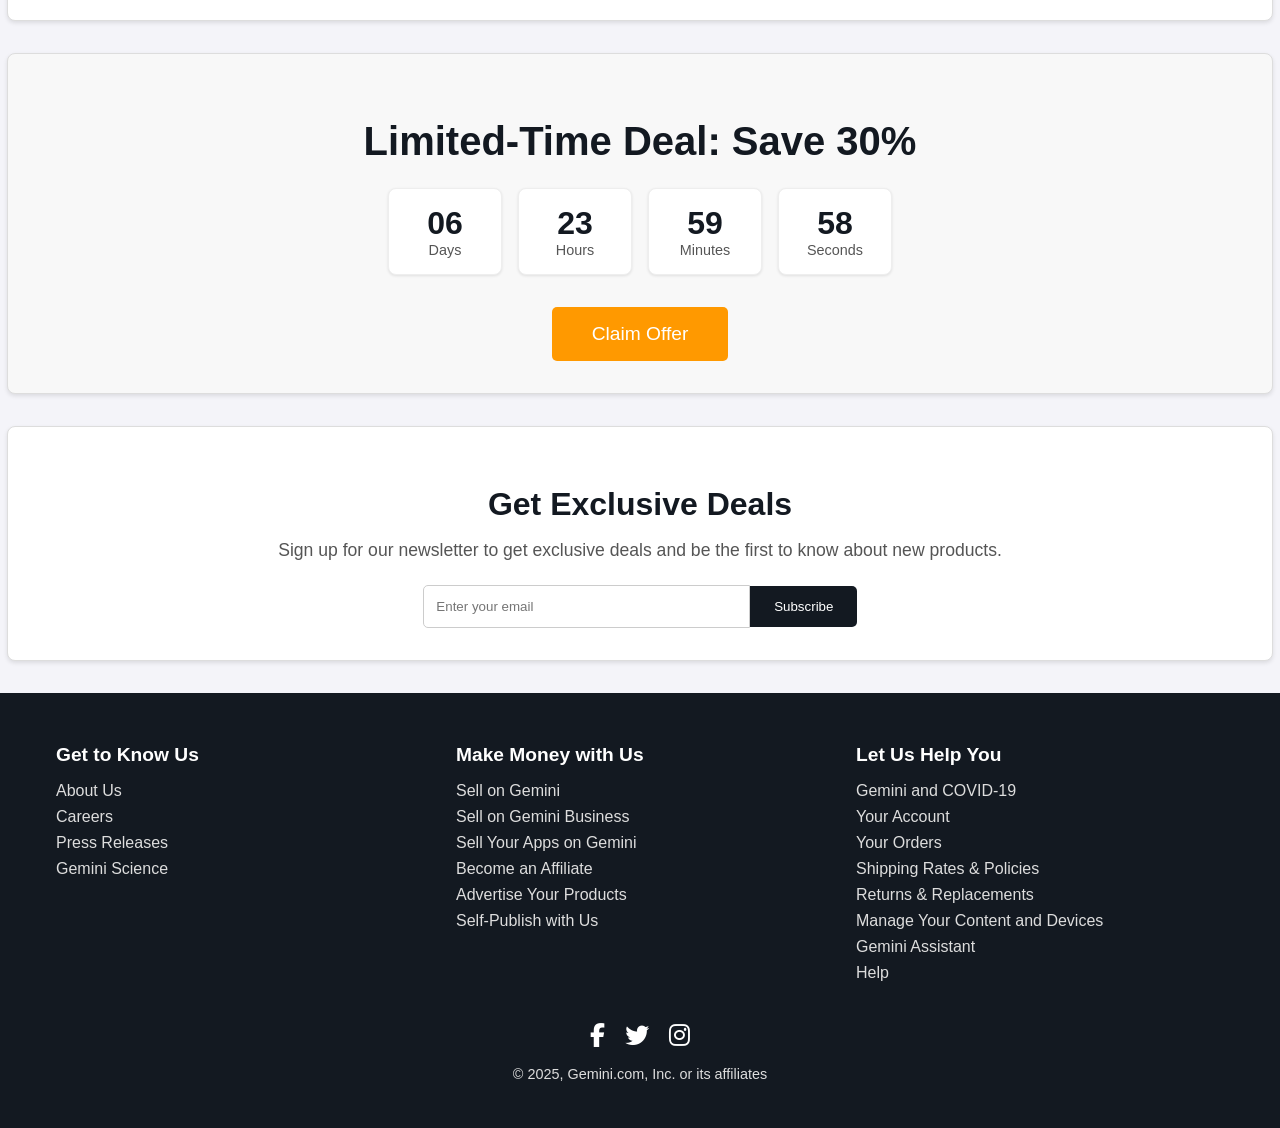
==== commit 6674f8d5: "change design navbar" ====
--- a/index.html
+++ b/index.html
@@ -22,9 +22,17 @@
                 <li><a href="#">Customer Service</a></li>
                 <li><a href="#">Gift Cards</a></li>
                 <li><a href="#">Sell</a></li>
-                <li><a href="#">Cart</a></li>
+                <li><a href="#"><i class="fas fa-shopping-cart"></i></a></li>
             </ul>
         </nav>
+        <div class="user-profile">
+            <img src="https://i.pravatar.cc/150?img=3" alt="User Avatar" class="avatar">
+            <div class="dropdown-content">
+                <a href="#">Profile</a>
+                <a href="#">Orders</a>
+                <a href="#">Sign Out</a>
+            </div>
+        </div>
         <div class="hamburger">
             <span></span>
             <span></span>
--- a/style.css
+++ b/style.css
@@ -1,44 +1,78 @@
+
 body {
     margin: 0;
-    font-family: sans-serif;
+    font-family: 'Segoe UI', Tahoma, Geneva, Verdana, sans-serif;
+    background-color: #f4f4f9;
+    color: #333;
 }
 
 .header {
     display: flex;
     justify-content: space-between;
     align-items: center;
-    padding: 1rem;
-    background-color: #131921;
+    padding: 1rem 2rem;
+    background: linear-gradient(90deg, #131921 0%, #232f3e 100%);
     color: white;
+    box-shadow: 0 4px 8px rgba(0, 0, 0, 0.1);
+    position: sticky;
+    top: 0;
+    z-index: 1000;
+    transition: background-color 0.3s ease, padding 0.3s ease;
 }
 
 .logo a {
     color: white;
     text-decoration: none;
-    font-size: 1.5rem;
+    font-size: 1.8rem;
     font-weight: bold;
+    transition: transform 0.3s ease;
+}
+
+.logo a:hover {
+    transform: scale(1.05);
+}
+
+.logo img {
+    transition: transform 0.3s ease;
+}
+
+.logo img:hover {
+    transform: scale(1.05);
 }
 
 .search-bar {
     display: flex;
     flex-grow: 1;
-    margin: 0 1rem;
+    margin: 0 2rem;
+    max-width: 600px;
 }
 
 .search-bar input {
     width: 100%;
-    padding: 0.5rem;
-    border: none;
-    border-radius: 5px 0 0 5px;
+    padding: 0.75rem;
+    border: 1px solid #ccc;
+    border-radius: 25px 0 0 25px;
+    outline: none;
+    transition: border-color 0.3s ease, box-shadow 0.3s ease;
+}
+
+.search-bar input:focus {
+    border-color: #febd69;
+    box-shadow: 0 0 5px rgba(254, 189, 105, 0.5);
 }
 
 .search-bar button {
-    padding: 0.5rem 1rem;
+    padding: 0.75rem 1.5rem;
     border: none;
     background-color: #febd69;
     color: #131921;
-    border-radius: 0 5px 5px 0;
+    border-radius: 0 25px 25px 0;
     cursor: pointer;
+    transition: background-color 0.3s ease;
+}
+
+.search-bar button:hover {
+    background-color: #f3a847;
 }
 
 .nav-links {
@@ -49,17 +83,84 @@
 }
 
 .nav-links li {
-    margin-left: 1rem;
+    margin-left: 1.5rem;
 }
 
 .nav-links a {
     color: white;
     text-decoration: none;
+    font-size: 1rem;
+    padding: 0.5rem 0;
+    position: relative;
     transition: color 0.3s ease;
+}
+
+.nav-links a::after {
+    content: '';
+    position: absolute;
+    width: 0;
+    height: 2px;
+    bottom: 0;
+    left: 0;
+    background-color: #febd69;
+    transition: width 0.3s ease;
 }
 
 .nav-links a:hover {
     color: #febd69;
+}
+
+.nav-links a:hover::after {
+    width: 100%;
+}
+
+.user-profile {
+    position: relative;
+    display: inline-block;
+    margin-left: 1.5rem;
+}
+
+.avatar {
+    width: 40px;
+    height: 40px;
+    border-radius: 50%;
+    cursor: pointer;
+    transition: transform 0.3s ease, box-shadow 0.3s ease;
+}
+
+.avatar:hover {
+    transform: scale(1.1);
+    box-shadow: 0 0 10px rgba(254, 189, 105, 0.7);
+}
+
+.dropdown-content {
+    display: none;
+    position: absolute;
+    right: 0;
+    background-color: #232f3e;
+    min-width: 160px;
+    box-shadow: 0 8px 16px rgba(0, 0, 0, 0.2);
+    z-index: 1;
+    border-radius: 8px;
+    overflow: hidden;
+    animation: fadeIn 0.3s ease-out;
+}
+
+.dropdown-content a {
+    color: white;
+    padding: 12px 16px;
+    text-decoration: none;
+    display: block;
+    transition: background-color 0.3s ease, color 0.3s ease;
+}
+
+.dropdown-content a:hover {
+    background-color: #febd69;
+    color: #131921;
+}
+
+.user-profile:hover .dropdown-content {
+    display: block;
 }
 
 .hamburger {
@@ -73,16 +174,39 @@
     height: 3px;
     margin: 5px 0;
     background-color: white;
+    transition: transform 0.3s ease, opacity 0.3s ease;
+}
+
+@keyframes fadeIn {
+    from {
+        opacity: 0;
+        transform: translateY(-10px);
+    }
+    to {
+        opacity: 1;
+        transform: translateY(0);
+    }
+}
+
+@media (max-width: 992px) {
+    .search-bar {
+        display: none;
+    }
 }
 
 @media (max-width: 768px) {
+    .header {
+        padding: 1rem;
+    }
+
     .nav {
         display: none;
         position: absolute;
-        top: 60px;
+        top: 100%;
         left: 0;
         width: 100%;
-        background-color: #131921;
+        background-color: #232f3e;
+        animation: slideDown 0.3s ease-out;
     }
 
     .nav.active {
@@ -96,11 +220,34 @@
     }
 
     .nav-links li {
-        margin: 0.5rem 0;
+        margin: 1rem 0;
     }
 
     .hamburger {
         display: block;
+    }
+
+    .hamburger.active span:nth-child(1) {
+        transform: rotate(-45deg) translate(-5px, 6px);
+    }
+
+    .hamburger.active span:nth-child(2) {
+        opacity: 0;
+    }
+
+    .hamburger.active span:nth-child(3) {
+        transform: rotate(45deg) translate(-5px, -6px);
+    }
+}
+
+@keyframes slideDown {
+    from {
+        opacity: 0;
+        transform: translateY(-20px);
+    }
+    to {
+        opacity: 1;
+        transform: translateY(0);
     }
 }
 
@@ -507,4 +654,4 @@
         margin-bottom: 2rem;
         text-align: center;
     }
-}+}
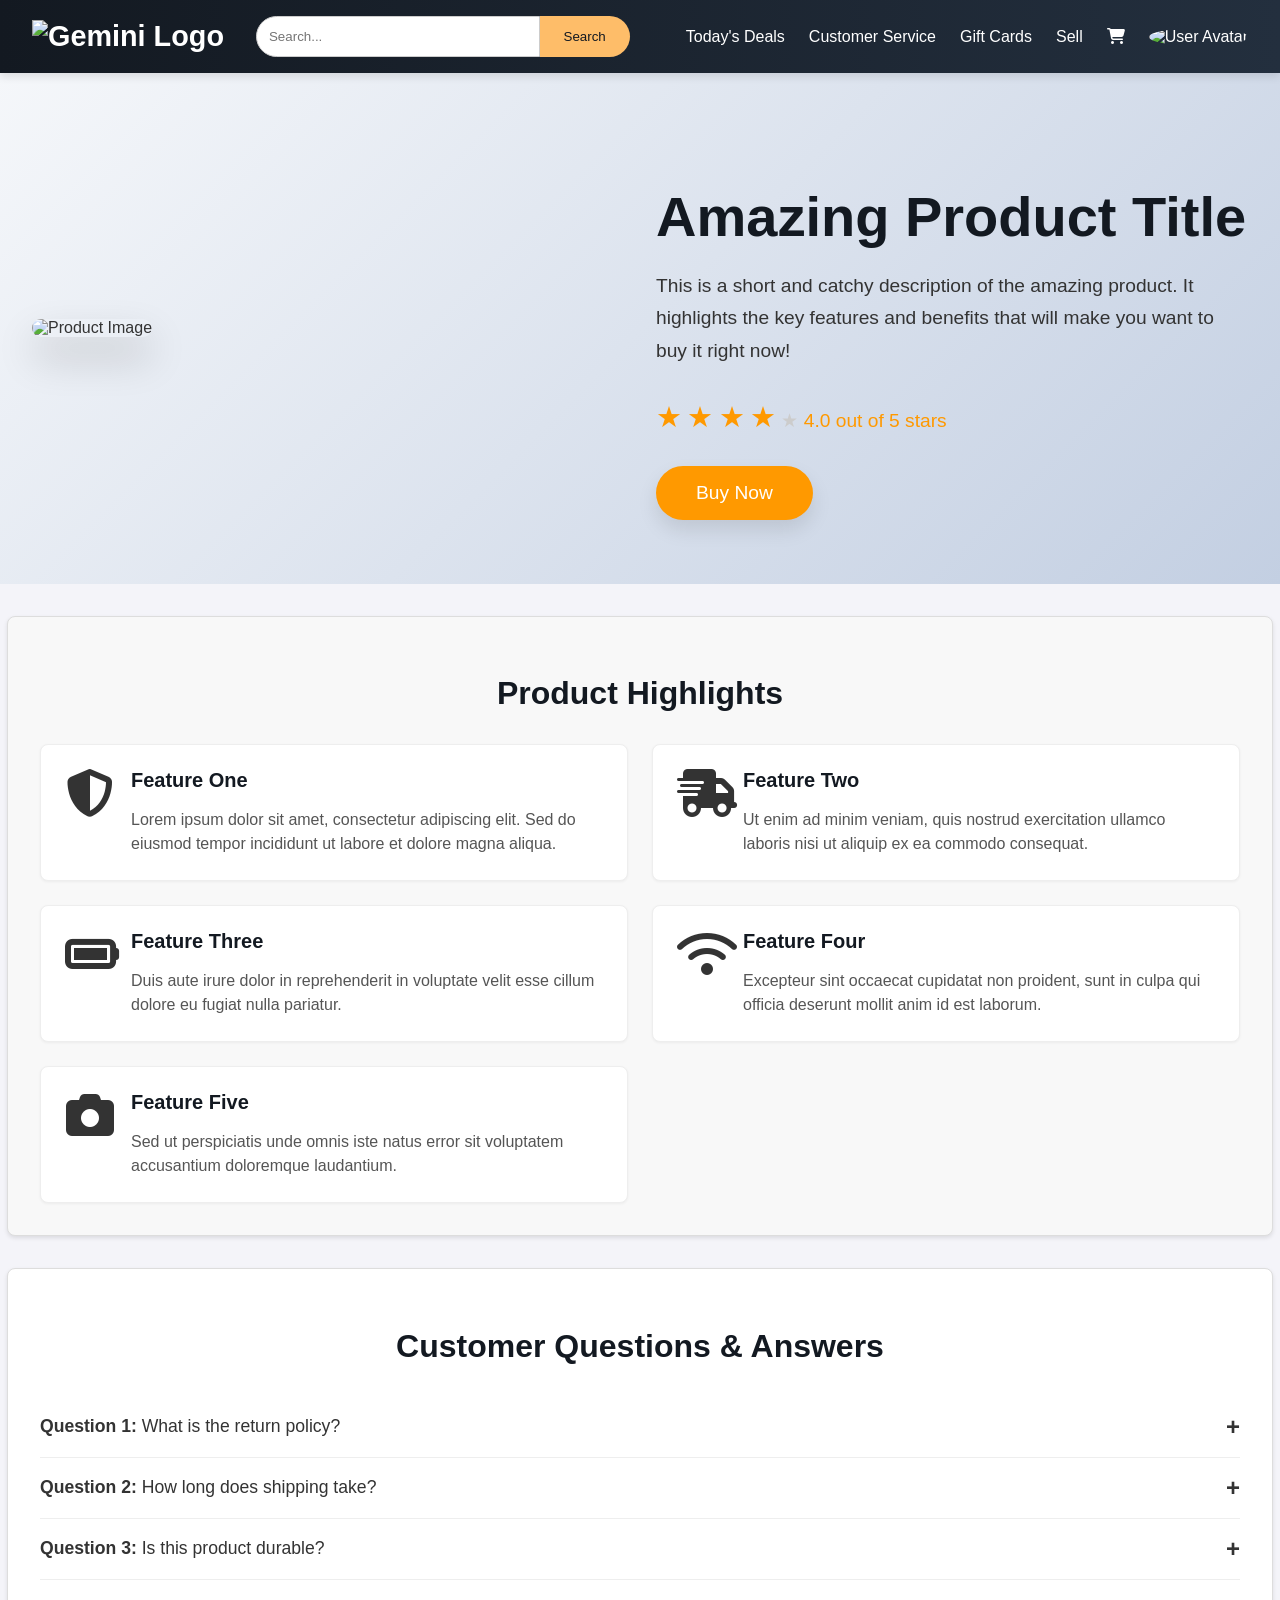
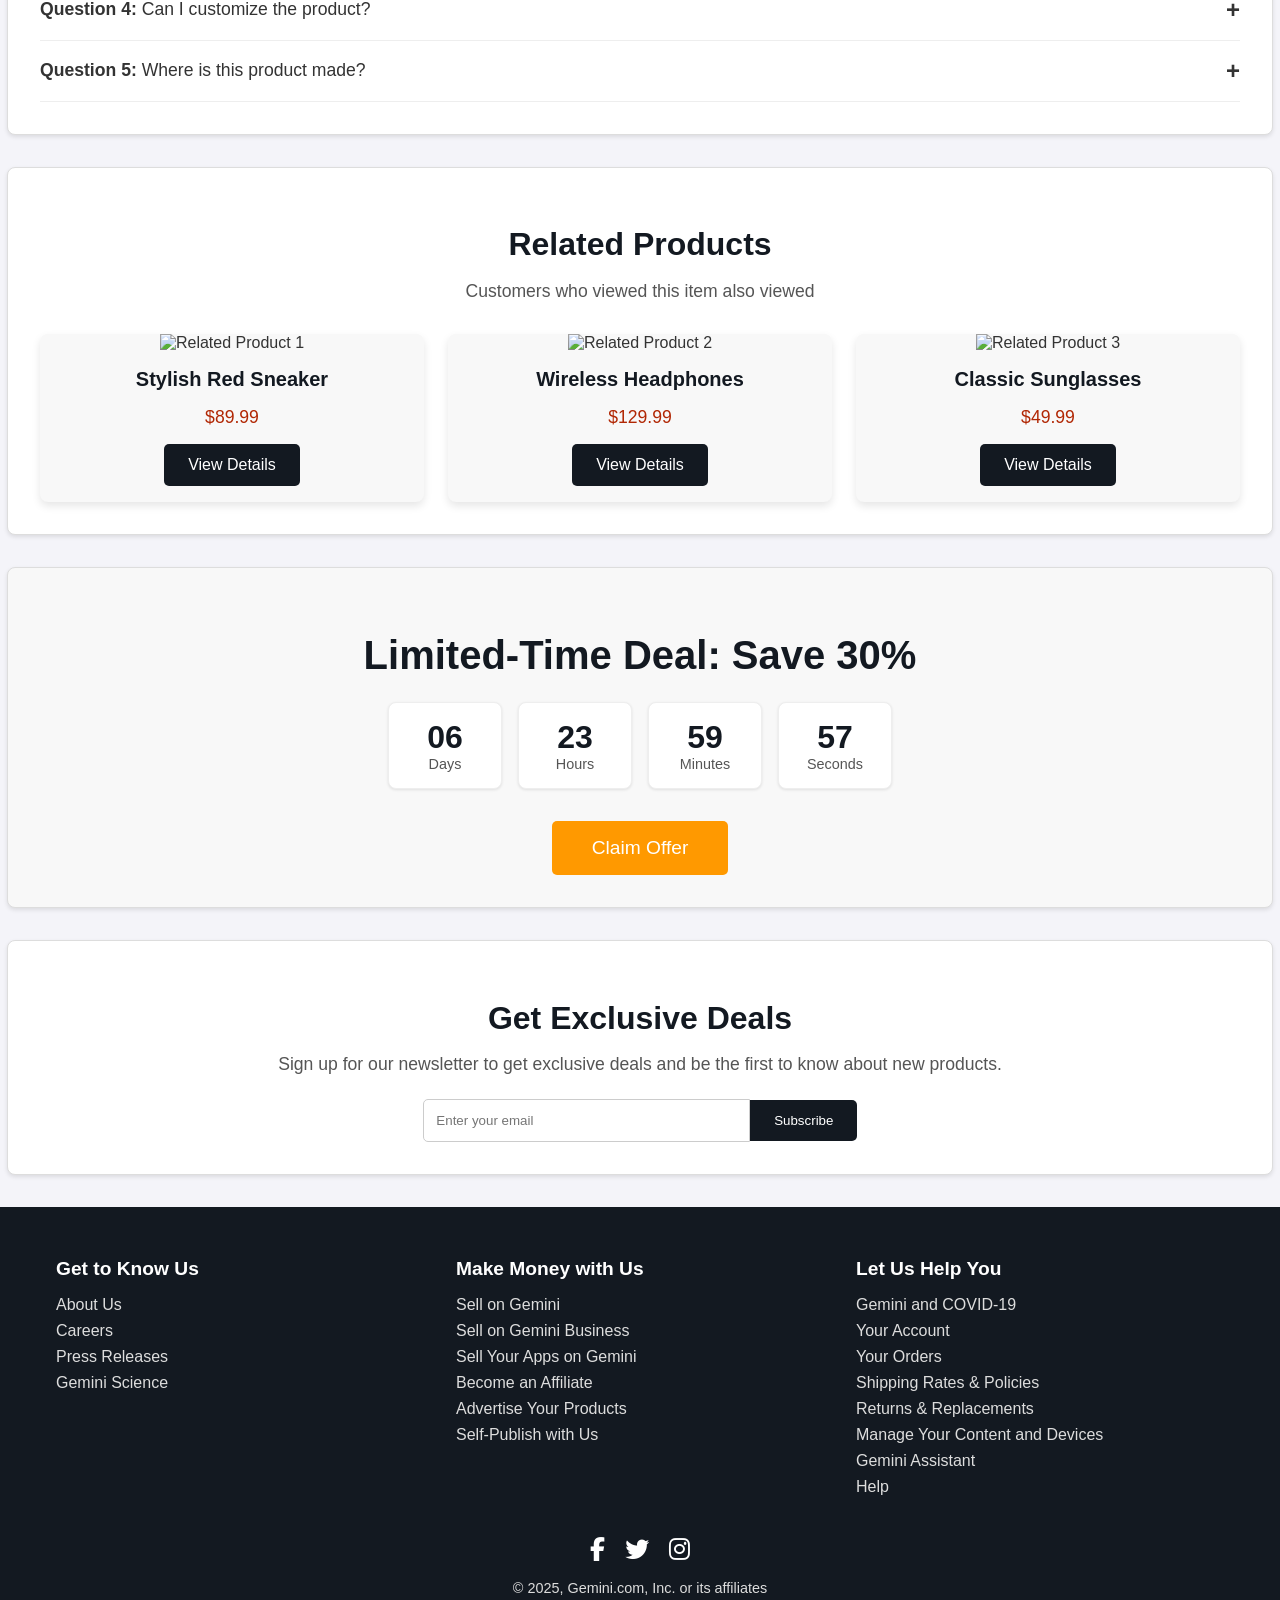
==== commit 83d0cdf3: "change design hero header section" ====
--- a/index.html
+++ b/index.html
@@ -155,6 +155,30 @@
             </div>
         </div>
     </section>
+    <section class="related-products-section">
+        <h2 class="related-products-title">Related Products</h2>
+        <p class="related-products-description">Customers who viewed this item also viewed</p>
+        <div class="related-products-grid">
+            <div class="product-card">
+                <img src="https://images.unsplash.com/photo-1542291026-7eec264c27ff?q=80&w=2070&auto=format&fit=crop&ixlib=rb-4.0.3&ixid=M3wxMjA3fDB8MHxwaG90by1wYWdlfHx8fGVufDB8fHx8fA%3D%3D" alt="Related Product 1" class="product-card-image">
+                <h3 class="product-card-name">Stylish Red Sneaker</h3>
+                <p class="product-card-price">$89.99</p>
+                <button class="product-card-button">View Details</button>
+            </div>
+            <div class="product-card">
+                <img src="https://images.unsplash.com/photo-1505740420928-5e560c06d30e?q=80&w=2070&auto=format&fit=crop&ixlibrb-4.0.3&ixid=M3wxMjA3fDB8MHxwaG90by1wYWdlfHx8fGVufDB8fHx8fA%3D%3D" alt="Related Product 2" class="product-card-image">
+                <h3 class="product-card-name">Wireless Headphones</h3>
+                <p class="product-card-price">$129.99</p>
+                <button class="product-card-button">View Details</button>
+            </div>
+            <div class="product-card">
+                <img src="https://images.unsplash.com/photo-1572635196237-14b3f281503f?q=80&w=1780&auto=format&fit=crop&ixlib=rb-4.0.3&ixid=M3wxMjA3fDB8MHxwaG90by1wYWdlfHx8fGVufDB8fHx8fA%3D%3D" alt="Related Product 3" class="product-card-image">
+                <h3 class="product-card-name">Classic Sunglasses</h3>
+                <p class="product-card-price">$49.99</p>
+                <button class="product-card-button">View Details</button>
+            </div>
+        </div>
+    </section>
     <section class="promo-section">
         <div class="promo-content">
             <h2 class="promo-title">Limited-Time Deal: Save 30%</h2>
--- a/style.css
+++ b/style.css
@@ -253,48 +253,59 @@
 
 .hero-section {
     display: flex;
-    flex-direction: column;
     align-items: center;
-    padding: 2rem;
-    background-color: #fff;
-    border: 1px solid #ddd;
-    margin: 2rem auto;
-    max-width: 1200px;
-    border-radius: 8px;
-    box-shadow: 0 2px 4px rgba(0, 0, 0, 0.1);
+    padding: 4rem 2rem;
+    background: linear-gradient(135deg, #f5f7fa 0%, #c3cfe2 100%);
+    margin: 0;
+    max-width: 100%;
+    border-radius: 0;
+    box-shadow: none;
+    overflow: hidden;
+    position: relative;
+}
+
+.hero-image {
+    flex: 1;
+    padding-right: 2rem;
+    animation: float 6s ease-in-out infinite;
 }
 
 .hero-image img {
     max-width: 100%;
     height: auto;
-    border-radius: 8px;
+    border-radius: 15px;
+    box-shadow: 0 20px 40px rgba(0, 0, 0, 0.2);
 }
 
 .hero-content {
-    text-align: center;
-    margin-top: 1.5rem;
+    flex: 1;
+    text-align: left;
+    animation: fadeInText 2s ease-in-out;
 }
 
 .product-title {
-    font-size: 2.5rem;
+    font-size: 3.5rem;
     color: #131921;
     margin-bottom: 1rem;
+    font-weight: 700;
+    line-height: 1.2;
 }
 
 .product-description {
-    font-size: 1.1rem;
-    color: #555;
-    margin-bottom: 1.5rem;
-    line-height: 1.6;
+    font-size: 1.2rem;
+    color: #333;
+    margin-bottom: 2rem;
+    line-height: 1.7;
 }
 
 .star-rating {
-    color: #febd69;
-    margin-bottom: 1.5rem;
+    color: #ff9900;
+    margin-bottom: 2rem;
+    font-size: 1.2rem;
 }
 
 .star-rating .star {
-    font-size: 1.5rem;
+    font-size: 1.8rem;
 }
 
 .star-rating .star-empty {
@@ -302,38 +313,64 @@
 }
 
 .buy-now-button {
-    background-color: #febd69;
-    color: #131921;
+    background-color: #ff9900;
+    color: white;
     border: none;
-    padding: 1rem 2rem;
+    padding: 1rem 2.5rem;
     font-size: 1.2rem;
-    border-radius: 5px;
+    border-radius: 50px;
     cursor: pointer;
-    transition: background-color 0.3s ease;
+    transition: background-color 0.3s ease, transform 0.3s ease, box-shadow 0.3s ease;
+    box-shadow: 0 10px 20px rgba(0, 0, 0, 0.1);
 }
 
 .buy-now-button:hover {
-    background-color: #f3a847;
-}
-
-@media (min-width: 768px) {
+    background-color: #e68a00;
+    transform: translateY(-3px);
+    box-shadow: 0 15px 25px rgba(0, 0, 0, 0.15);
+}
+
+@keyframes float {
+    0% {
+        transform: translateY(0px);
+    }
+    50% {
+        transform: translateY(-20px);
+    }
+    100% {
+        transform: translateY(0px);
+    }
+}
+
+@keyframes fadeInText {
+    from {
+        opacity: 0;
+        transform: translateX(20px);
+    }
+    to {
+        opacity: 1;
+        transform: translateX(0);
+    }
+}
+
+@media (max-width: 768px) {
     .hero-section {
-        flex-direction: row;
-        text-align: left;
+        flex-direction: column;
+        text-align: center;
+        padding: 2rem 1rem;
     }
 
     .hero-image {
-        flex: 1;
-        margin-right: 2rem;
+        padding-right: 0;
+        margin-bottom: 2rem;
     }
 
     .hero-content {
-        flex: 1;
-        margin-top: 0;
+        text-align: center;
     }
 
     .product-title {
-        font-size: 3rem;
+        font-size: 2.5rem;
     }
 }
 
@@ -577,6 +614,82 @@
     background-color: #232f3e;
 }
 
+.related-products-section {
+    padding: 2rem;
+    background-color: #fff;
+    margin: 2rem auto;
+    max-width: 1200px;
+    border-radius: 8px;
+    box-shadow: 0 2px 4px rgba(0, 0, 0, 0.1);
+    border: 1px solid #ddd;
+    text-align: center;
+}
+
+.related-products-title {
+    font-size: 2rem;
+    color: #131921;
+    margin-bottom: 0.5rem;
+}
+
+.related-products-description {
+    font-size: 1.1rem;
+    color: #555;
+    margin-bottom: 2rem;
+}
+
+.related-products-grid {
+    display: grid;
+    grid-template-columns: repeat(auto-fit, minmax(280px, 1fr));
+    gap: 1.5rem;
+}
+
+.product-card {
+    background-color: #f8f8f8;
+    border-radius: 8px;
+    overflow: hidden;
+    box-shadow: 0 4px 8px rgba(0, 0, 0, 0.1);
+    transition: transform 0.3s ease, box-shadow 0.3s ease;
+}
+
+.product-card:hover {
+    transform: translateY(-5px);
+    box-shadow: 0 8px 16px rgba(0, 0, 0, 0.2);
+}
+
+.product-card-image {
+    width: 100%;
+    height: 200px;
+    object-fit: cover;
+}
+
+.product-card-name {
+    font-size: 1.25rem;
+    color: #131921;
+    margin: 1rem;
+}
+
+.product-card-price {
+    font-size: 1.1rem;
+    color: #b12704;
+    margin: 0 1rem 1rem;
+}
+
+.product-card-button {
+    background-color: #131921;
+    color: #fff;
+    border: none;
+    padding: 0.75rem 1.5rem;
+    font-size: 1rem;
+    border-radius: 5px;
+    cursor: pointer;
+    transition: background-color 0.3s ease;
+    margin-bottom: 1rem;
+}
+
+.product-card-button:hover {
+    background-color: #232f3e;
+}
+
 .footer {
     background-color: #131921;
     color: #fff;
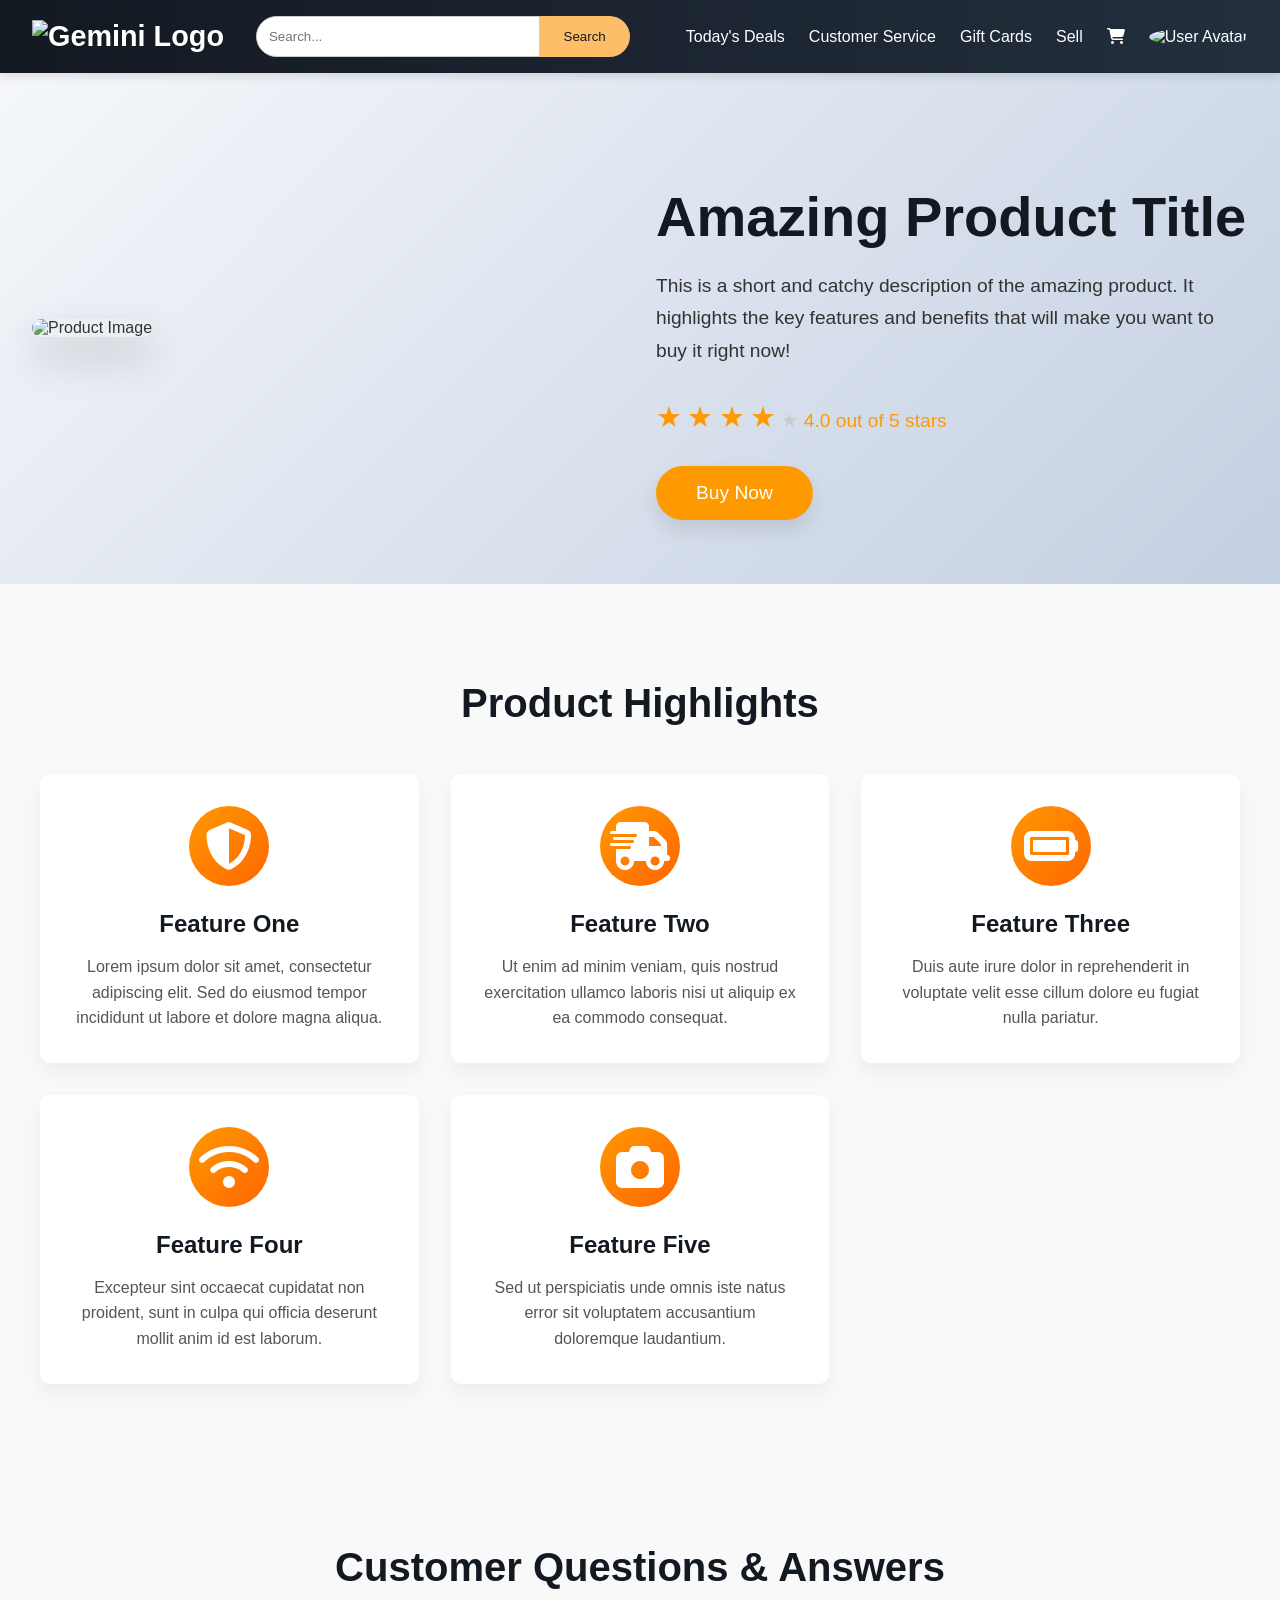
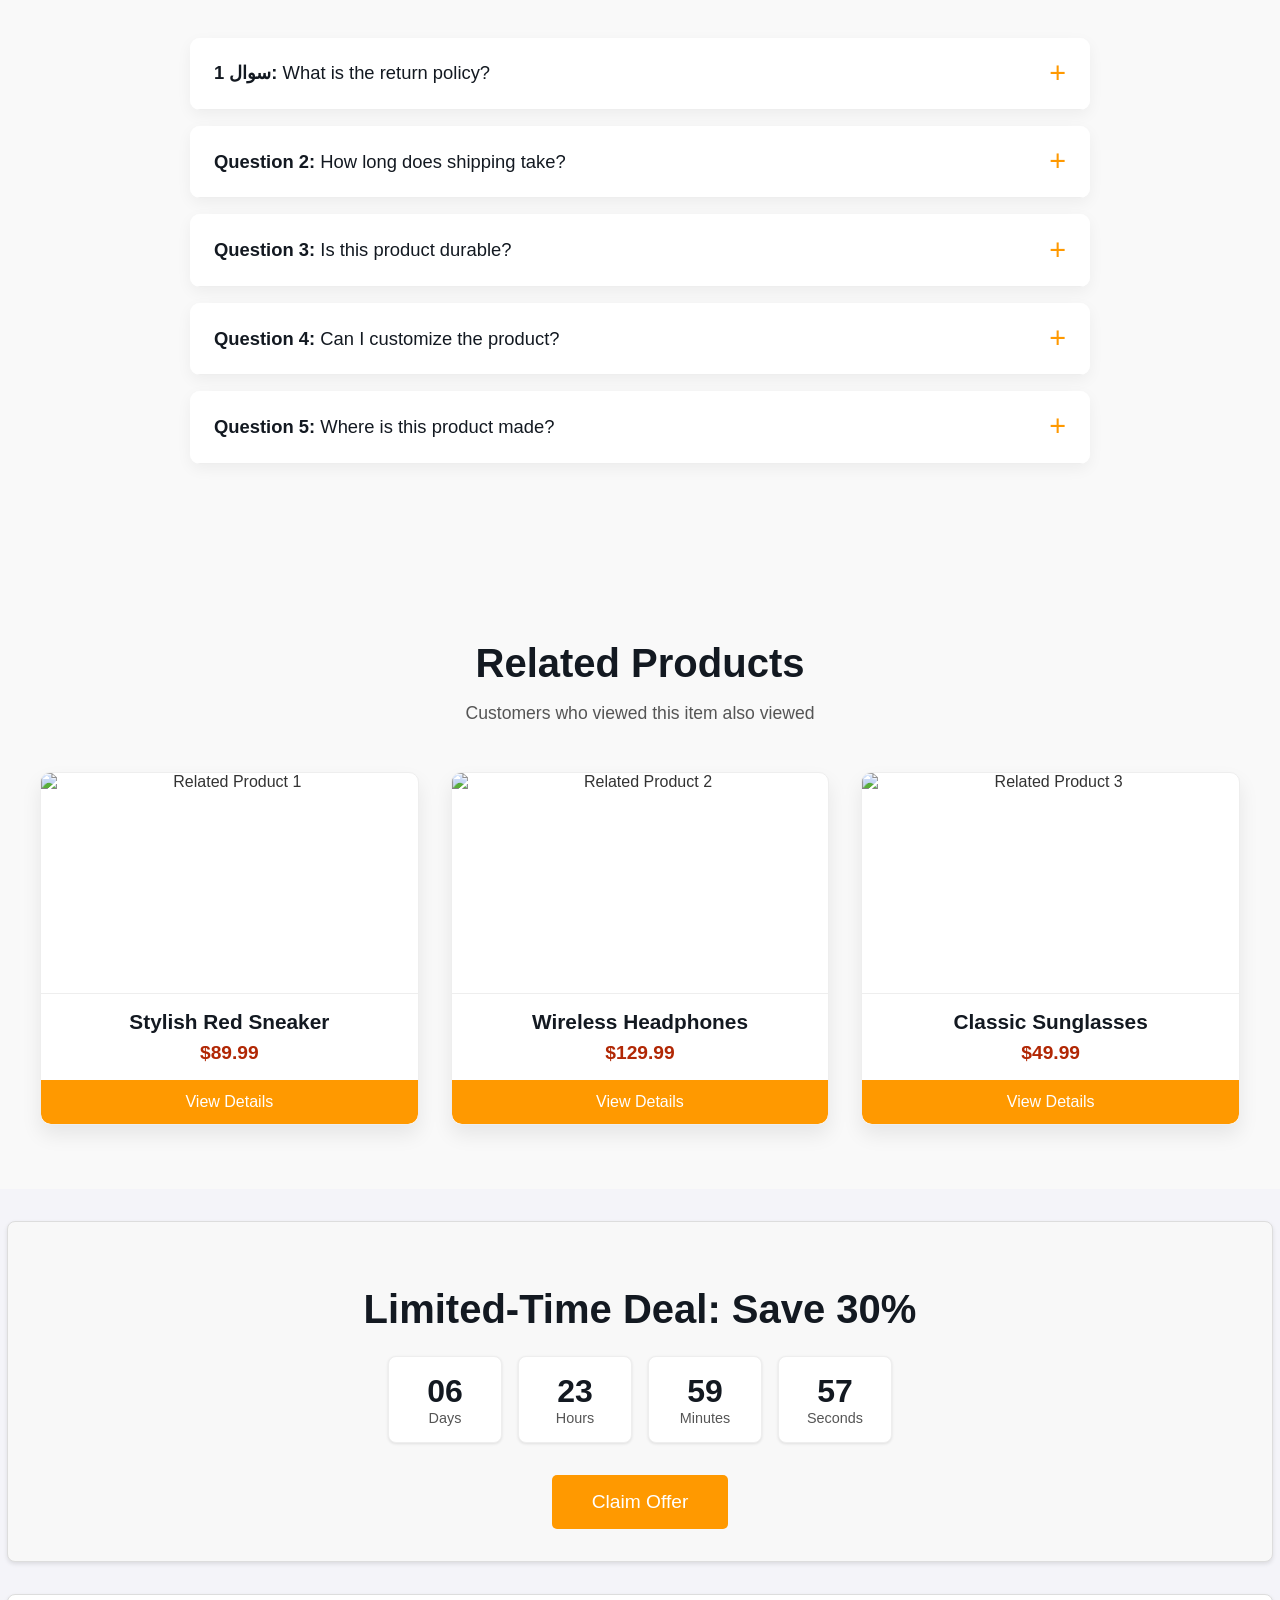
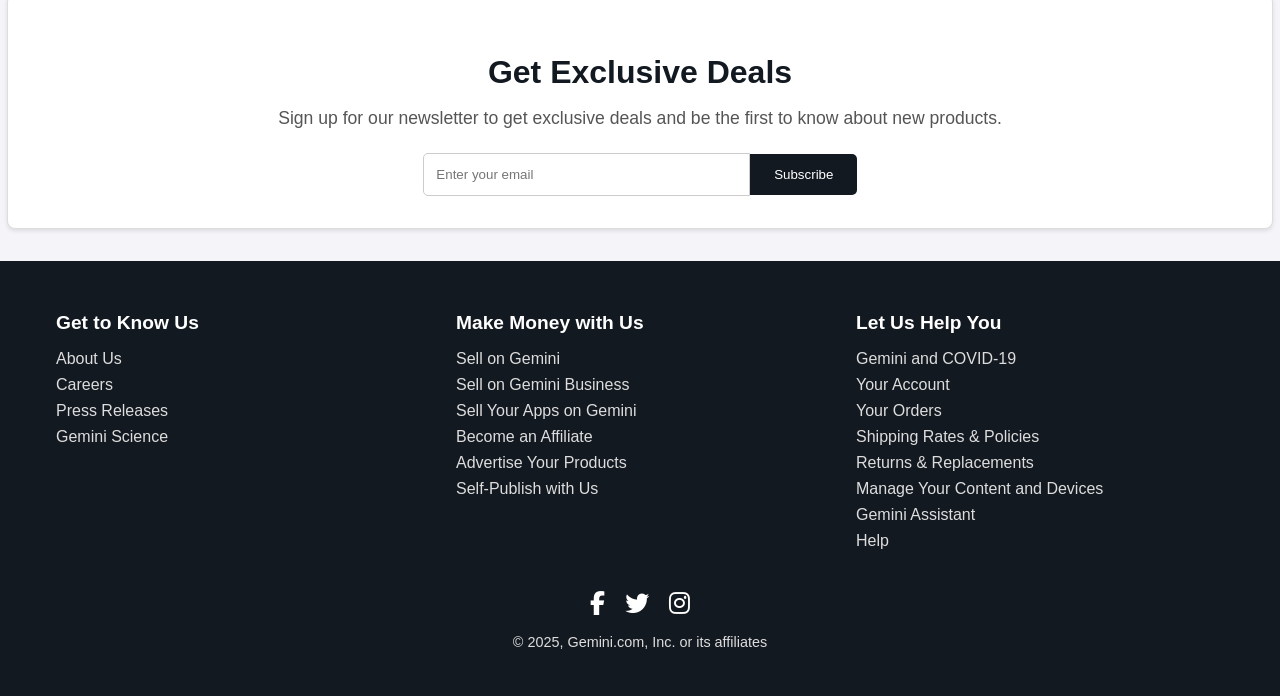
==== commit f2b3bd76: "change the content faq section in index.html file" ====
--- a/index.html
+++ b/index.html
@@ -111,7 +111,7 @@
         <h2 class="faq-title">Customer Questions & Answers</h2>
         <div class="faq-item">
             <div class="faq-question">
-                <p><strong>Question 1:</strong> What is the return policy?</p>
+                <p><strong>سوال 1:</strong> What is the return policy?</p>
                 <span class="faq-toggle">+</span>
             </div>
             <div class="faq-answer">
--- a/style.css
+++ b/style.css
@@ -375,132 +375,157 @@
 }
 
 .features-section {
-    padding: 2rem;
-    background-color: #f8f8f8;
-    margin: 2rem auto;
-    max-width: 1200px;
-    border-radius: 8px;
-    box-shadow: 0 2px 4px rgba(0, 0, 0, 0.1);
-    border: 1px solid #ddd;
+    padding: 4rem 2rem;
+    background-color: #f9f9f9;
+    margin: 0;
+    max-width: 100%;
 }
 
 .features-title {
     text-align: center;
-    font-size: 2rem;
-    color: #131921;
-    margin-bottom: 2rem;
+    font-size: 2.5rem;
+    color: #131921;
+    margin-bottom: 3rem;
+    font-weight: 600;
 }
 
 .features-grid {
     display: grid;
-    grid-template-columns: 1fr;
-    gap: 1.5rem;
-}
-
-@media (min-width: 768px) {
-    .features-grid {
-        grid-template-columns: 1fr 1fr;
-    }
+    grid-template-columns: repeat(auto-fit, minmax(300px, 1fr));
+    gap: 2rem;
+    max-width: 1200px;
+    margin: 0 auto;
 }
 
 .feature-item {
-    display: flex;
-    align-items: flex-start;
     background-color: #fff;
-    padding: 1.5rem;
-    border-radius: 8px;
-    box-shadow: 0 1px 3px rgba(0, 0, 0, 0.05);
-    border: 1px solid #eee;
+    padding: 2rem;
+    border-radius: 10px;
+    box-shadow: 0 10px 20px rgba(0, 0, 0, 0.05);
+    text-align: center;
+    transition: transform 0.3s ease, box-shadow 0.3s ease;
+}
+
+.feature-item:hover {
+    transform: translateY(-10px);
+    box-shadow: 0 15px 30px rgba(0, 0, 0, 0.1);
 }
 
 .feature-icon {
-    flex-shrink: 0;
-    margin-right: 1rem;
-}
-
-.feature-icon img {
-    width: 50px;
-    height: 50px;
+    margin-bottom: 1.5rem;
 }
 
 .feature-icon i {
     font-size: 3rem;
-    width: 50px;
-    text-align: center;
+    width: 80px;
+    height: 80px;
+    line-height: 80px;
+    border-radius: 50%;
+    background: linear-gradient(135deg, #ff9900 0%, #ff6600 100%);
+    color: white;
+    transition: transform 0.3s ease;
+}
+
+.feature-item:hover .feature-icon i {
+    transform: rotate(15deg);
 }
 
 .feature-text h3 {
-    font-size: 1.25rem;
-    color: #131921;
-    margin-top: 0;
+    font-size: 1.5rem;
+    color: #131921;
     margin-bottom: 0.5rem;
 }
 
 .feature-text p {
     font-size: 1rem;
     color: #555;
-    line-height: 1.5;
+    line-height: 1.6;
     margin-bottom: 0;
 }
 
 .faq-section {
-    padding: 2rem;
-    background-color: #fff;
-    margin: 2rem auto;
-    max-width: 1200px;
-    border-radius: 8px;
-    box-shadow: 0 2px 4px rgba(0, 0, 0, 0.1);
-    border: 1px solid #ddd;
+    padding: 4rem 2rem;
+    background-color: #f9f9f9;
+    margin: 0;
+    max-width: 100%;
 }
 
 .faq-title {
     text-align: center;
-    font-size: 2rem;
-    color: #131921;
-    margin-bottom: 2rem;
+    font-size: 2.5rem;
+    color: #131921;
+    margin-bottom: 3rem;
+    font-weight: 600;
 }
 
 .faq-item {
-    border-bottom: 1px solid #eee;
-    padding: 1rem 0;
+    background-color: #fff;
+    border-radius: 10px;
+    box-shadow: 0 5px 15px rgba(0, 0, 0, 0.05);
+    margin-bottom: 1rem;
+    overflow: hidden;
+    transition: all 0.3s ease;
+    max-width: 900px;
+    margin-left: auto;
+    margin-right: auto;
+}
+
+.faq-item:hover {
+    box-shadow: 0 8px 20px rgba(0, 0, 0, 0.1);
 }
 
 .faq-question {
     display: flex;
     justify-content: space-between;
     align-items: center;
+    padding: 1.2rem 1.5rem;
     cursor: pointer;
+    background-color: #fff;
+    border-bottom: 1px solid #eee;
+    transition: background-color 0.3s ease;
+}
+
+.faq-question:hover {
+    background-color: #f5f5f5;
 }
 
 .faq-question p {
     margin: 0;
-    font-size: 1.1rem;
+    font-size: 1.15rem;
+    color: #131921;
+    font-weight: 500;
 }
 
 .faq-toggle {
-    font-size: 1.5rem;
-    font-weight: bold;
+    font-size: 1.8rem;
+    font-weight: normal;
+    color: #ff9900;
     transition: transform 0.3s ease;
 }
 
 .faq-answer {
     max-height: 0;
     overflow: hidden;
-    transition: max-height 0.3s ease;
+    transition: max-height 0.4s ease-out, padding 0.4s ease-out;
+    padding: 0 1.5rem;
+    background-color: #fdfdfd;
 }
 
 .faq-answer p {
-    margin: 1rem 0 0;
+    margin: 0;
+    padding: 1rem 0;
     color: #555;
     line-height: 1.6;
 }
 
 .faq-item.active .faq-answer {
-    max-height: 100px; /* Adjust as needed */
+    max-height: 200px; /* Adjust as needed for content */
+    padding-bottom: 1.5rem;
 }
 
 .faq-item.active .faq-toggle {
     transform: rotate(45deg);
+    color: #131921;
 }
 
 .promo-section {
@@ -615,79 +640,88 @@
 }
 
 .related-products-section {
-    padding: 2rem;
-    background-color: #fff;
-    margin: 2rem auto;
-    max-width: 1200px;
-    border-radius: 8px;
-    box-shadow: 0 2px 4px rgba(0, 0, 0, 0.1);
-    border: 1px solid #ddd;
+    padding: 4rem 2rem;
+    background-color: #f9f9f9;
+    margin: 0;
+    max-width: 100%;
     text-align: center;
 }
 
 .related-products-title {
-    font-size: 2rem;
-    color: #131921;
-    margin-bottom: 0.5rem;
+    font-size: 2.5rem;
+    color: #131921;
+    margin-bottom: 0.75rem;
+    font-weight: 600;
 }
 
 .related-products-description {
     font-size: 1.1rem;
     color: #555;
-    margin-bottom: 2rem;
+    margin-bottom: 3rem;
 }
 
 .related-products-grid {
     display: grid;
     grid-template-columns: repeat(auto-fit, minmax(280px, 1fr));
-    gap: 1.5rem;
+    gap: 2rem;
+    max-width: 1200px;
+    margin: 0 auto;
 }
 
 .product-card {
-    background-color: #f8f8f8;
-    border-radius: 8px;
+    background-color: #fff;
+    border-radius: 10px;
     overflow: hidden;
-    box-shadow: 0 4px 8px rgba(0, 0, 0, 0.1);
+    box-shadow: 0 10px 20px rgba(0, 0, 0, 0.08);
     transition: transform 0.3s ease, box-shadow 0.3s ease;
+    border: 1px solid #eee;
+    display: flex;
+    flex-direction: column;
+    justify-content: space-between;
 }
 
 .product-card:hover {
-    transform: translateY(-5px);
-    box-shadow: 0 8px 16px rgba(0, 0, 0, 0.2);
+    transform: translateY(-8px);
+    box-shadow: 0 15px 30px rgba(0, 0, 0, 0.15);
 }
 
 .product-card-image {
     width: 100%;
-    height: 200px;
+    height: 220px;
     object-fit: cover;
+    border-bottom: 1px solid #eee;
 }
 
 .product-card-name {
-    font-size: 1.25rem;
-    color: #131921;
-    margin: 1rem;
+    font-size: 1.3rem;
+    color: #131921;
+    margin: 1rem 1rem 0.5rem;
+    font-weight: 600;
 }
 
 .product-card-price {
-    font-size: 1.1rem;
+    font-size: 1.2rem;
     color: #b12704;
     margin: 0 1rem 1rem;
+    font-weight: 700;
 }
 
 .product-card-button {
-    background-color: #131921;
+    background-color: #ff9900;
     color: #fff;
     border: none;
-    padding: 0.75rem 1.5rem;
+    padding: 0.8rem 1.5rem;
     font-size: 1rem;
-    border-radius: 5px;
+    border-radius: 0 0 10px 10px;
     cursor: pointer;
-    transition: background-color 0.3s ease;
-    margin-bottom: 1rem;
+    transition: background-color 0.3s ease, transform 0.3s ease;
+    width: 100%;
+    box-sizing: border-box;
 }
 
 .product-card-button:hover {
-    background-color: #232f3e;
+    background-color: #e68a00;
+    transform: translateY(-2px);
 }
 
 .footer {
